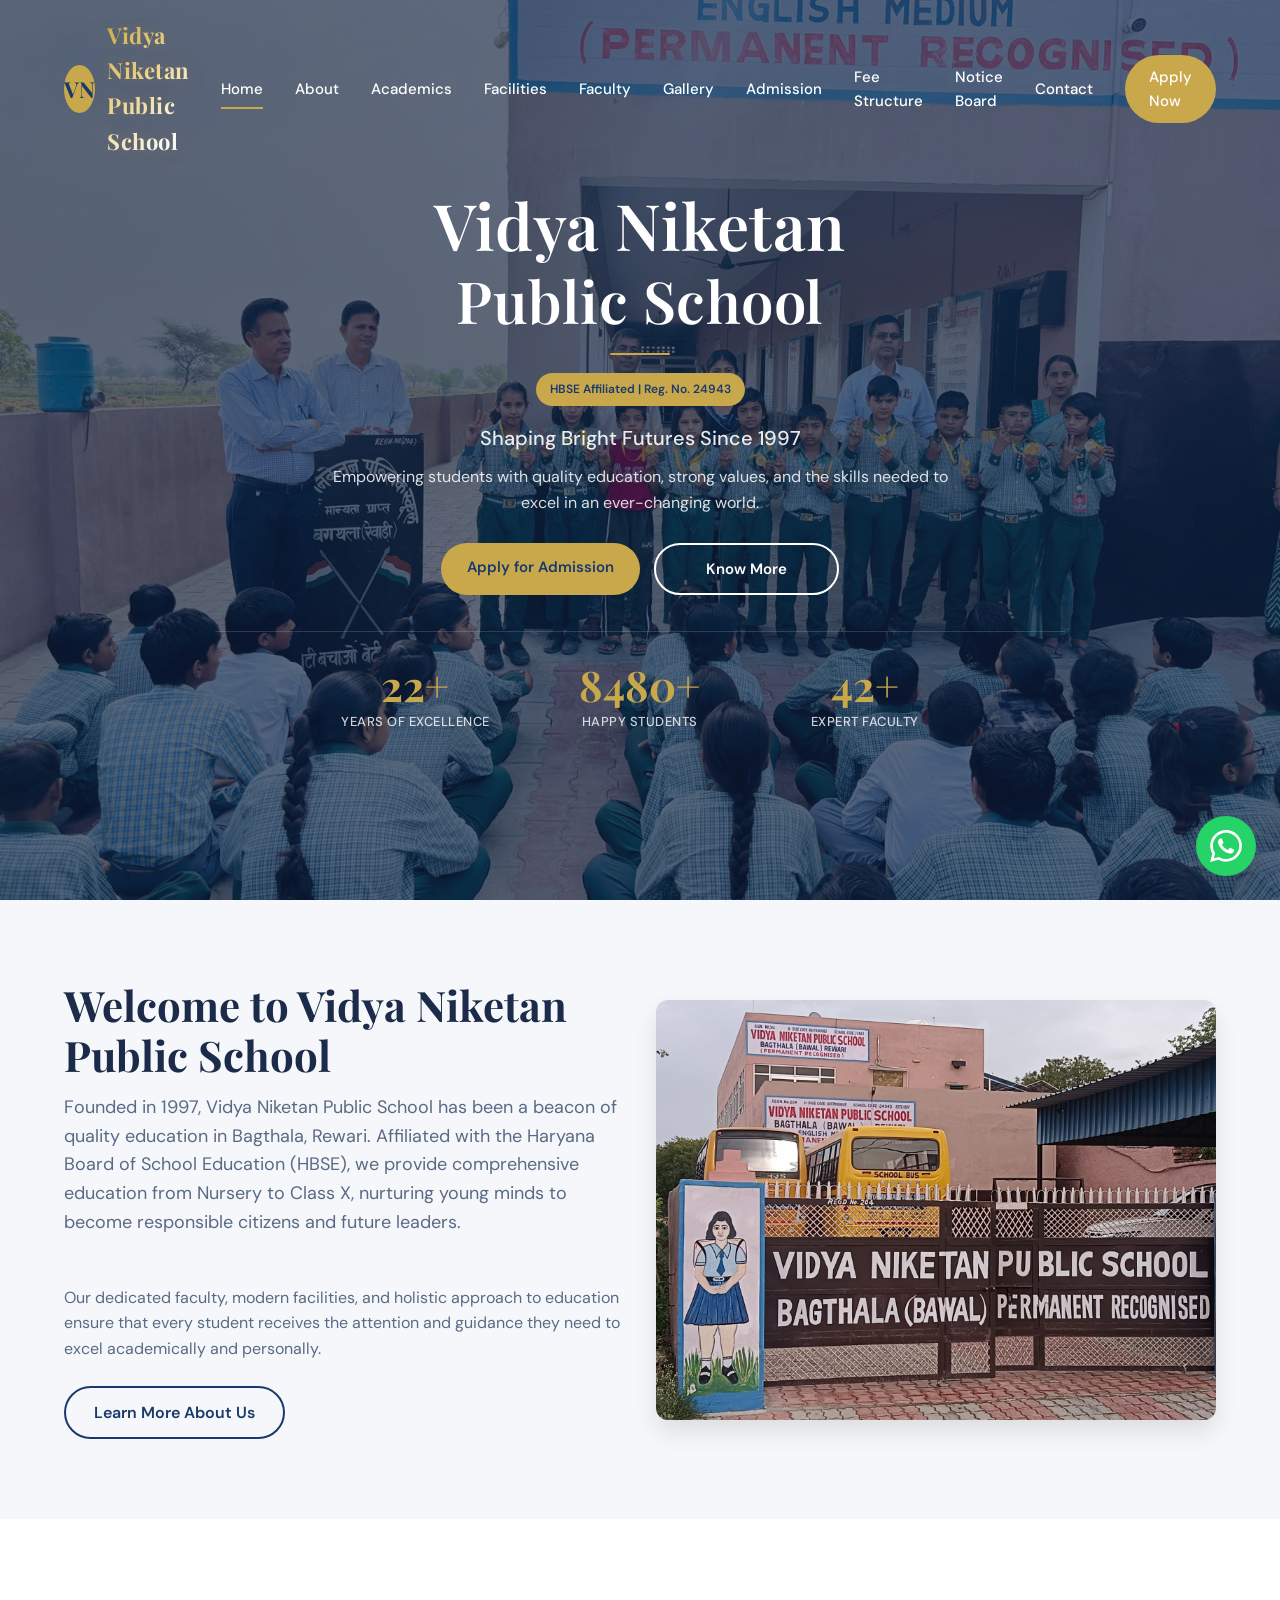
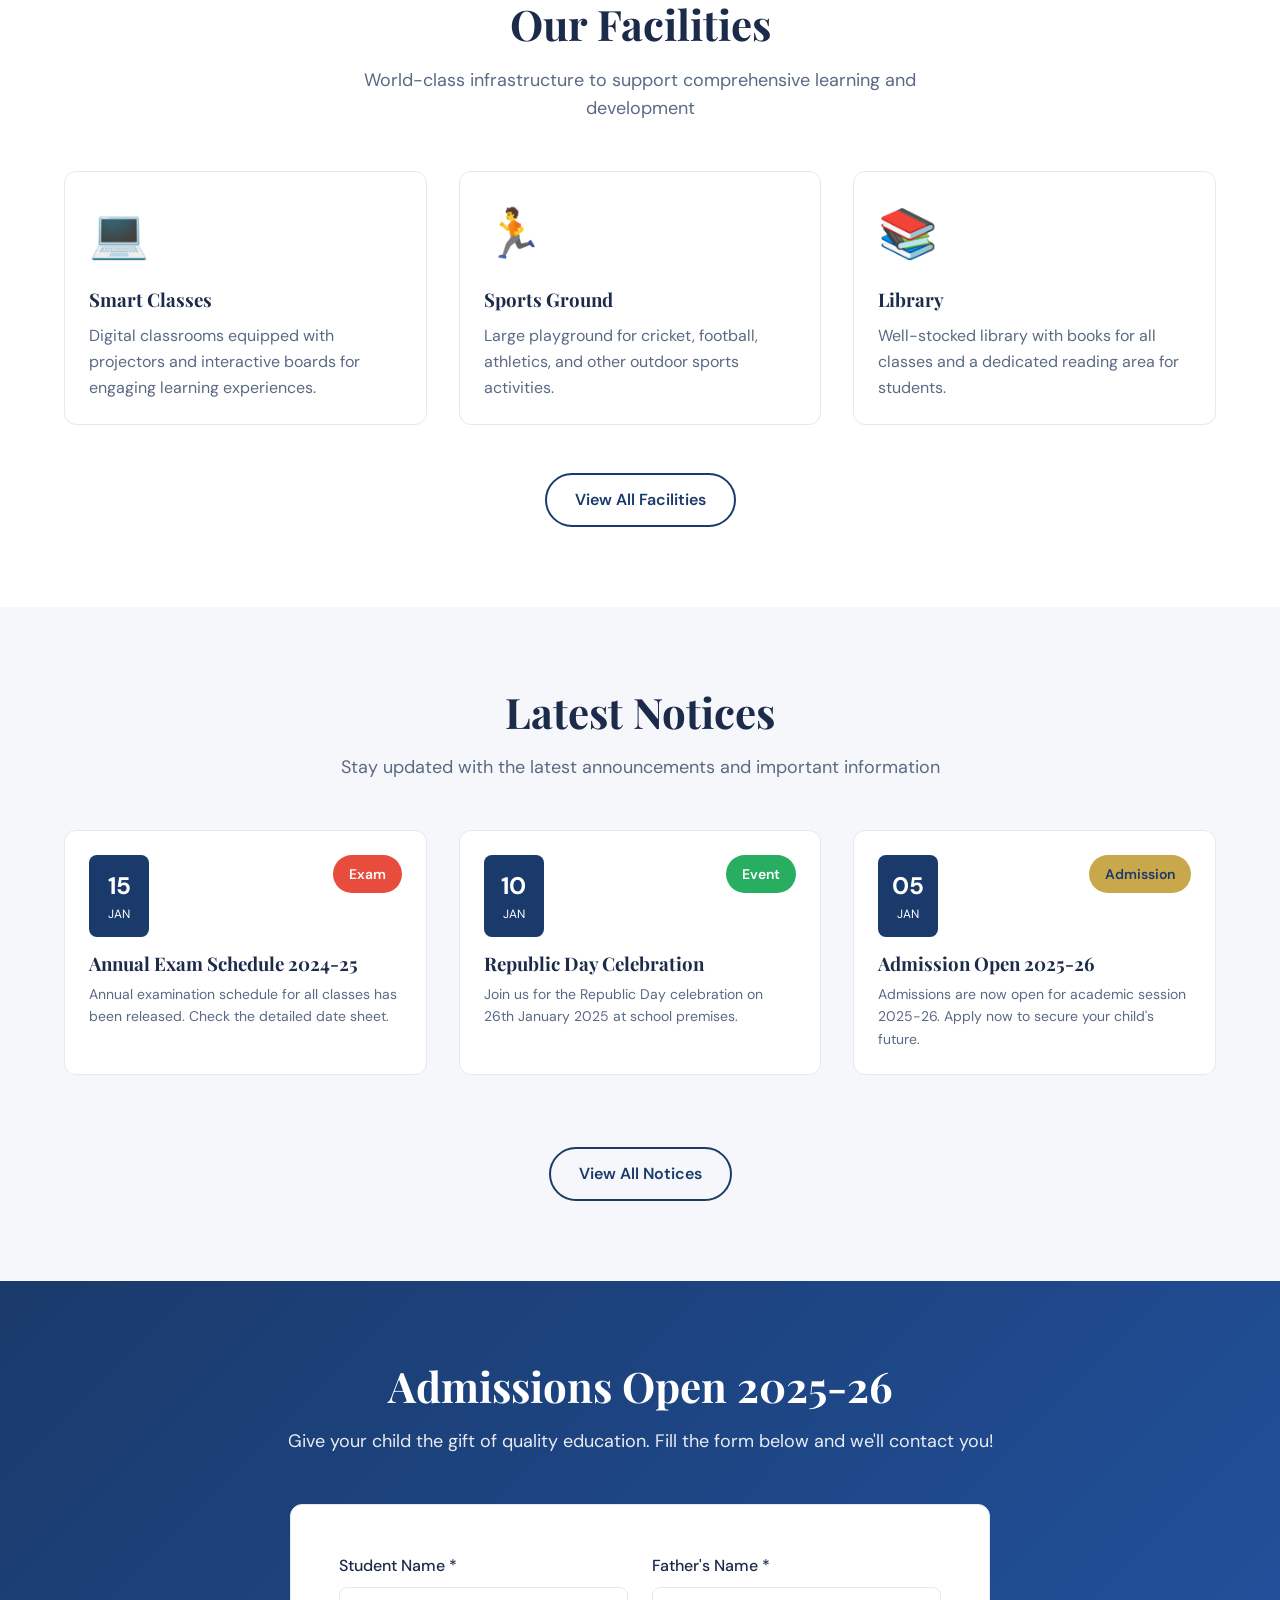
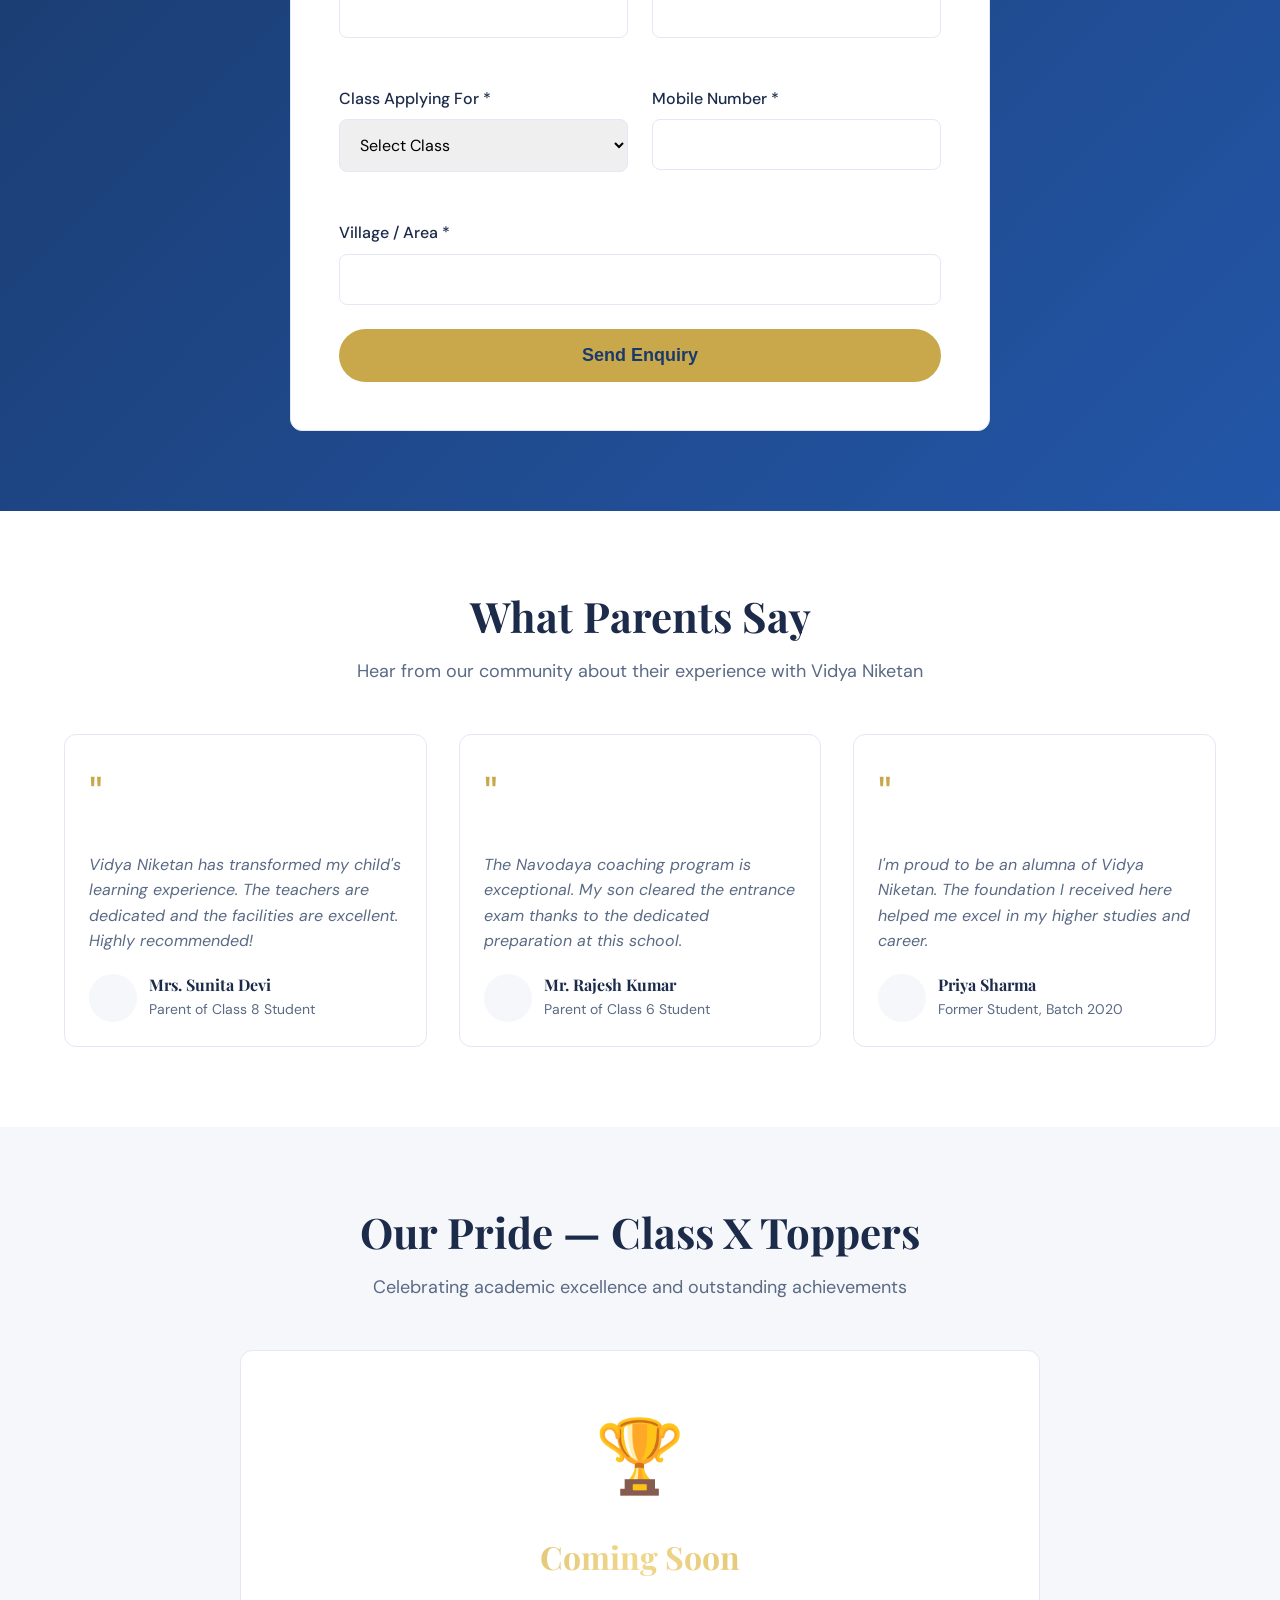
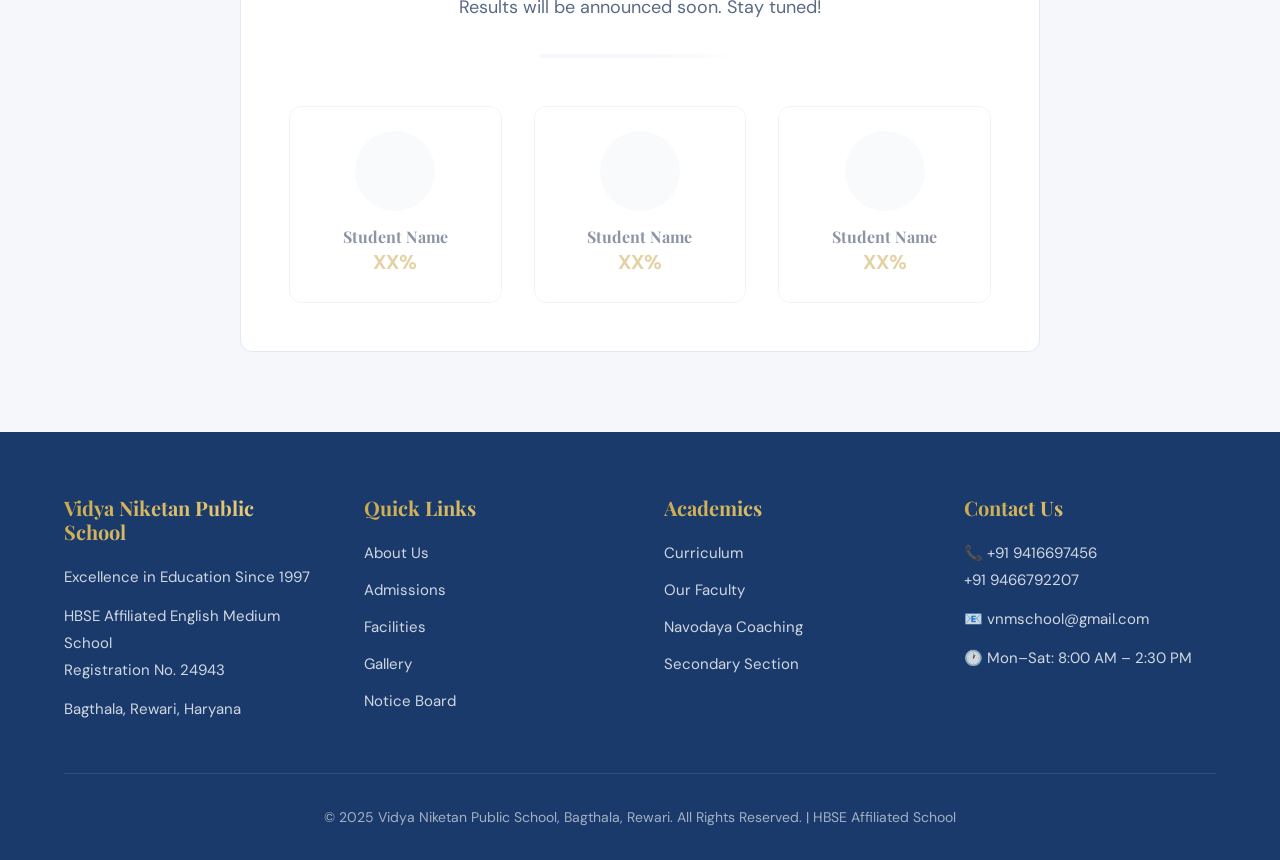
==== index.html @ 89760346 "Initial commit: Vidya Niketan Public School website - Complete redesign with modern hero section, re" ====
<!DOCTYPE html>
<html lang="en">
<head>
    <meta charset="UTF-8">
    <meta name="viewport" content="width=device-width, initial-scale=1.0">
    <meta name="description" content="Vidya Niketan Public School, Bagthala, Rewari, Haryana — HBSE Affiliated English Medium School offering quality education from Nursery to Class X since 1997.">
    <meta name="keywords" content="Vidya Niketan Public School, Rewari school, HBSE school Rewari, English medium school Haryana, Bagthala school, Navodaya coaching Rewari">
    <meta property="og:title" content="Vidya Niketan Public School — Excellence in Education Since 1997">
    <meta property="og:description" content="HBSE Affiliated school in Bagthala, Rewari. Admissions open for 2025-26.">
    <meta property="og:type" content="website">
    <title>Vidya Niketan Public School — Excellence in Education Since 1997</title>
    <link rel="preconnect" href="https://fonts.googleapis.com">
    <link rel="preconnect" href="https://fonts.gstatic.com" crossorigin>
    <link href="https://fonts.googleapis.com/css2?family=DM+Sans:wght@300;400;500;600;700&family=Playfair+Display:wght@300;400;500;600;700&display=swap" rel="stylesheet">
    <link rel="stylesheet" href="css/style.css">
    <link rel="stylesheet" href="css/animations.css">
    <link rel="stylesheet" href="css/responsive.css">
</head>
<body>
    <!-- Navigation -->
    <nav class="navbar">
        <div class="navbar-container">
            <a href="index.html" class="navbar-logo">
                <div class="logo-monogram">VN</div>
                <span>Vidya Niketan Public School</span>
            </a>
            <div class="navbar-menu">
                <a href="index.html">Home</a>
                <a href="about.html">About</a>
                <a href="academics.html">Academics</a>
                <a href="facilities.html">Facilities</a>
                <a href="faculty.html">Faculty</a>
                <a href="gallery.html">Gallery</a>
                <a href="admission.html">Admission</a>
                <a href="fee-structure.html">Fee Structure</a>
                <a href="notice-board.html">Notice Board</a>
                <a href="contact.html">Contact</a>
                <a href="admission.html" class="btn-primary">Apply Now</a>
            </div>
            <div class="hamburger">
                <span></span>
                <span></span>
                <span></span>
            </div>
        </div>
    </nav>

    <!-- Hero Section -->
    <section class="hero">
        <div class="hero-overlay"></div>
        <div class="container">
            <div class="hero-content">
                <div class="hero-school-name animate-fade-in-up">
                    <h1 class="school-name-line-1">Vidya Niketan</h1>
                    <h1 class="school-name-line-2">Public School</h1>
                </div>
                <div class="hero-decorative-divider animate-fade-in-up delay-100"></div>
                <div class="badge animate-fade-in-up delay-200">HBSE Affiliated | Reg. No. 24943</div>
                <p class="hero-tagline animate-fade-in-up delay-300">Shaping Bright Futures Since 1997</p>
                <p class="hero-description animate-fade-in-up delay-400">Empowering students with quality education, strong values, and the skills needed to excel in an ever-changing world.</p>
                <div class="hero-buttons animate-fade-in-up delay-500">
                    <a href="admission.html" class="btn-primary">Apply for Admission</a>
                    <a href="about.html" class="btn-secondary">Know More</a>
                </div>
                <div class="stats-section animate-fade-in-up delay-600">
                    <div class="stats-grid">
                        <div class="stat-item">
                            <div class="counter" data-target="27">0</div>
                            <p>Years of Excellence</p>
                        </div>
                        <div class="stat-item">
                            <div class="counter" data-target="10000">0</div>
                            <p>Happy Students</p>
                        </div>
                        <div class="stat-item">
                            <div class="counter" data-target="50">0</div>
                            <p>Expert Faculty</p>
                        </div>
                    </div>
                </div>
            </div>
        </div>
    </section>

    <!-- About Preview Section -->
    <section class="section-padding" style="background-color: var(--bg-light);">
        <div class="container">
            <div class="grid-2" style="align-items: center;">
                <div class="fade-left">
                    <div class="section-header text-left">
                        <h2>Welcome to Vidya Niketan Public School</h2>
                        <p>Founded in 1997, Vidya Niketan Public School has been a beacon of quality education in Bagthala, Rewari. Affiliated with the Haryana Board of School Education (HBSE), we provide comprehensive education from Nursery to Class X, nurturing young minds to become responsible citizens and future leaders.</p>
                    </div>
                    <p style="margin-bottom: 24px; color: var(--text-muted);">Our dedicated faculty, modern facilities, and holistic approach to education ensure that every student receives the attention and guidance they need to excel academically and personally.</p>
                    <a href="about.html" class="btn-outline">Learn More About Us</a>
                </div>
                <div class="fade-right">
                    <img src="images/school-campus.jpeg" alt="School Campus" style="border-radius: 12px; box-shadow: var(--shadow-lg);">
                </div>
            </div>
        </div>
    </section>

    <!-- Facilities Highlights -->
    <section class="section-padding">
        <div class="container">
            <div class="section-header text-center fade-up">
                <h2>Our Facilities</h2>
                <p>World-class infrastructure to support comprehensive learning and development</p>
            </div>
            <div class="grid-3">
                <div class="card fade-up">
                    <div style="font-size: 48px; margin-bottom: 16px;">💻</div>
                    <h3 style="margin-bottom: 12px;">Smart Classes</h3>
                    <p style="color: var(--text-muted);">Digital classrooms equipped with projectors and interactive boards for engaging learning experiences.</p>
                </div>
                <div class="card fade-up delay-100">
                    <div style="font-size: 48px; margin-bottom: 16px;">🏃</div>
                    <h3 style="margin-bottom: 12px;">Sports Ground</h3>
                    <p style="color: var(--text-muted);">Large playground for cricket, football, athletics, and other outdoor sports activities.</p>
                </div>
                <div class="card fade-up delay-200">
                    <div style="font-size: 48px; margin-bottom: 16px;">📚</div>
                    <h3 style="margin-bottom: 12px;">Library</h3>
                    <p style="color: var(--text-muted);">Well-stocked library with books for all classes and a dedicated reading area for students.</p>
                </div>
            </div>
            <div class="text-center" style="margin-top: 48px;">
                <a href="facilities.html" class="btn-outline">View All Facilities</a>
            </div>
        </div>
    </section>

    <!-- Latest Notices -->
    <section class="section-padding" style="background-color: var(--bg-light);">
        <div class="container">
            <div class="section-header text-center fade-up">
                <h2>Latest Notices</h2>
                <p>Stay updated with the latest announcements and important information</p>
            </div>
            <div class="grid-3">
                <div class="card notice-card fade-up">
                    <div style="display: flex; justify-content: space-between; align-items: start; margin-bottom: 16px;">
                        <div style="background-color: var(--primary); color: var(--white); padding: 12px; border-radius: 8px; text-align: center; min-width: 60px;">
                            <div style="font-size: 24px; font-weight: 700;">15</div>
                            <div style="font-size: 12px;">JAN</div>
                        </div>
                        <span class="badge" style="background-color: #e74c3c; color: white;">Exam</span>
                    </div>
                    <h3 style="margin-bottom: 8px;">Annual Exam Schedule 2024-25</h3>
                    <p style="color: var(--text-muted); font-size: 14px;">Annual examination schedule for all classes has been released. Check the detailed date sheet.</p>
                </div>
                <div class="card notice-card fade-up delay-100">
                    <div style="display: flex; justify-content: space-between; align-items: start; margin-bottom: 16px;">
                        <div style="background-color: var(--primary); color: var(--white); padding: 12px; border-radius: 8px; text-align: center; min-width: 60px;">
                            <div style="font-size: 24px; font-weight: 700;">10</div>
                            <div style="font-size: 12px;">JAN</div>
                        </div>
                        <span class="badge" style="background-color: #27ae60; color: white;">Event</span>
                    </div>
                    <h3 style="margin-bottom: 8px;">Republic Day Celebration</h3>
                    <p style="color: var(--text-muted); font-size: 14px;">Join us for the Republic Day celebration on 26th January 2025 at school premises.</p>
                </div>
                <div class="card notice-card fade-up delay-200">
                    <div style="display: flex; justify-content: space-between; align-items: start; margin-bottom: 16px;">
                        <div style="background-color: var(--primary); color: var(--white); padding: 12px; border-radius: 8px; text-align: center; min-width: 60px;">
                            <div style="font-size: 24px; font-weight: 700;">05</div>
                            <div style="font-size: 12px;">JAN</div>
                        </div>
                        <span class="badge">Admission</span>
                    </div>
                    <h3 style="margin-bottom: 8px;">Admission Open 2025-26</h3>
                    <p style="color: var(--text-muted); font-size: 14px;">Admissions are now open for academic session 2025-26. Apply now to secure your child's future.</p>
                </div>
            </div>
            <div class="text-center" style="margin-top: 48px;">
                <a href="notice-board.html" class="btn-outline">View All Notices</a>
            </div>
        </div>
    </section>

    <!-- Admission CTA Banner with Form -->
    <section style="background: linear-gradient(135deg, var(--primary), var(--secondary)); padding: 80px 0;">
        <div class="container">
            <div class="text-center" style="margin-bottom: 48px;">
                <h2 style="color: var(--white); font-size: 42px; margin-bottom: 16px;" class="fade-up">Admissions Open 2025-26</h2>
                <p style="color: var(--white); font-size: 18px; opacity: 0.9;" class="fade-up delay-100">Give your child the gift of quality education. Fill the form below and we'll contact you!</p>
            </div>
            <div class="card fade-up delay-200" style="max-width: 700px; margin: 0 auto; padding: 48px; background-color: var(--white);">
                <form id="homeAdmissionForm">
                    <div class="form-grid">
                        <div class="form-group"><label for="homeStudentName">Student Name *</label><input type="text" id="homeStudentName" name="studentName" required></div>
                        <div class="form-group"><label for="homeFatherName">Father's Name *</label><input type="text" id="homeFatherName" name="fatherName" required></div>
                        <div class="form-group"><label for="homeClass">Class Applying For *</label><select id="homeClass" name="classApplying" required><option value="">Select Class</option><option value="Nursery">Nursery</option><option value="LKG">LKG</option><option value="UKG">UKG</option><option value="Class I">Class I</option><option value="Class II">Class II</option><option value="Class III">Class III</option><option value="Class IV">Class IV</option><option value="Class V">Class V</option><option value="Class VI">Class VI</option><option value="Class VII">Class VII</option><option value="Class VIII">Class VIII</option><option value="Class IX">Class IX</option><option value="Class X">Class X</option></select></div>
                        <div class="form-group"><label for="homeMobile">Mobile Number *</label><input type="tel" id="homeMobile" name="mobile" pattern="[0-9]{10}" maxlength="10" required></div>
                        <div class="form-group full-width"><label for="homeVillage">Village / Area *</label><input type="text" id="homeVillage" name="village" required></div>
                    </div>
                    <button type="submit" class="btn-primary" style="width: 100%; font-size: 18px; padding: 16px;">Send Enquiry</button>
                </form>
            </div>
        </div>
    </section>

    <!-- Testimonials -->
    <section class="section-padding">
        <div class="container">
            <div class="section-header text-center fade-up">
                <h2>What Parents Say</h2>
                <p>Hear from our community about their experience with Vidya Niketan</p>
            </div>
            <div class="grid-3">
                <div class="card fade-up">
                    <div style="color: var(--accent); font-size: 48px; margin-bottom: 16px;">"</div>
                    <p style="color: var(--text-muted); margin-bottom: 20px; font-style: italic;">Vidya Niketan has transformed my child's learning experience. The teachers are dedicated and the facilities are excellent. Highly recommended!</p>
                    <div style="display: flex; align-items: center; gap: 12px;">
                        <div style="width: 48px; height: 48px; background-color: var(--bg-light); border-radius: 50%;"></div>
                        <div>
                            <h4 style="font-size: 16px; margin-bottom: 4px;">Mrs. Sunita Devi</h4>
                            <p style="font-size: 14px; color: var(--text-muted);">Parent of Class 8 Student</p>
                        </div>
                    </div>
                </div>
                <div class="card fade-up delay-100">
                    <div style="color: var(--accent); font-size: 48px; margin-bottom: 16px;">"</div>
                    <p style="color: var(--text-muted); margin-bottom: 20px; font-style: italic;">The Navodaya coaching program is exceptional. My son cleared the entrance exam thanks to the dedicated preparation at this school.</p>
                    <div style="display: flex; align-items: center; gap: 12px;">
                        <div style="width: 48px; height: 48px; background-color: var(--bg-light); border-radius: 50%;"></div>
                        <div>
                            <h4 style="font-size: 16px; margin-bottom: 4px;">Mr. Rajesh Kumar</h4>
                            <p style="font-size: 14px; color: var(--text-muted);">Parent of Class 6 Student</p>
                        </div>
                    </div>
                </div>
                <div class="card fade-up delay-200">
                    <div style="color: var(--accent); font-size: 48px; margin-bottom: 16px;">"</div>
                    <p style="color: var(--text-muted); margin-bottom: 20px; font-style: italic;">I'm proud to be an alumna of Vidya Niketan. The foundation I received here helped me excel in my higher studies and career.</p>
                    <div style="display: flex; align-items: center; gap: 12px;">
                        <div style="width: 48px; height: 48px; background-color: var(--bg-light); border-radius: 50%;"></div>
                        <div>
                            <h4 style="font-size: 16px; margin-bottom: 4px;">Priya Sharma</h4>
                            <p style="font-size: 14px; color: var(--text-muted);">Former Student, Batch 2020</p>
                        </div>
                    </div>
                </div>
            </div>
        </div>
    </section>

    <!-- Class X Toppers Section -->
    <section class="section-padding" style="background-color: var(--bg-light);">
        <div class="container">
            <div class="section-header text-center fade-up">
                <h2>Our Pride — Class X Toppers</h2>
                <p>Celebrating academic excellence and outstanding achievements</p>
            </div>
            <div class="card text-center fade-up" style="max-width: 800px; margin: 0 auto; padding: 48px;">
                <div style="font-size: 72px; margin-bottom: 24px;" class="animate-float">🏆</div>
                <h3 style="font-size: 32px; margin-bottom: 16px; background: linear-gradient(90deg, var(--accent), #f0d78c, var(--accent)); -webkit-background-clip: text; -webkit-text-fill-color: transparent; background-clip: text;">Coming Soon</h3>
                <p style="color: var(--text-muted); font-size: 18px; margin-bottom: 32px;">Results will be announced soon. Stay tuned!</p>
                <div class="shimmer" style="height: 4px; border-radius: 2px; max-width: 200px; margin: 0 auto;"></div>
                <div class="grid-3" style="margin-top: 48px; opacity: 0.5;">
                    <div class="card" style="padding: 24px;">
                        <div style="width: 80px; height: 80px; background-color: var(--bg-light); border-radius: 50%; margin: 0 auto 16px;"></div>
                        <h4 style="font-size: 16px;">Student Name</h4>
                        <p style="color: var(--accent); font-weight: 700; font-size: 20px;">XX%</p>
                    </div>
                    <div class="card" style="padding: 24px;">
                        <div style="width: 80px; height: 80px; background-color: var(--bg-light); border-radius: 50%; margin: 0 auto 16px;"></div>
                        <h4 style="font-size: 16px;">Student Name</h4>
                        <p style="color: var(--accent); font-weight: 700; font-size: 20px;">XX%</p>
                    </div>
                    <div class="card" style="padding: 24px;">
                        <div style="width: 80px; height: 80px; background-color: var(--bg-light); border-radius: 50%; margin: 0 auto 16px;"></div>
                        <h4 style="font-size: 16px;">Student Name</h4>
                        <p style="color: var(--accent); font-weight: 700; font-size: 20px;">XX%</p>
                    </div>
                </div>
            </div>
        </div>
    </section>

    <!-- Footer -->
    <footer class="footer">
        <div class="container">
            <div class="footer-grid">
                <div class="footer-section">
                    <h3>Vidya Niketan Public School</h3>
                    <p>Excellence in Education Since 1997</p>
                    <p style="margin-top: 12px;">HBSE Affiliated English Medium School<br>Registration No. 24943</p>
                    <p style="margin-top: 12px;">Bagthala, Rewari, Haryana</p>
                </div>
                <div class="footer-section">
                    <h3>Quick Links</h3>
                    <ul>
                        <li><a href="about.html">About Us</a></li>
                        <li><a href="admission.html">Admissions</a></li>
                        <li><a href="facilities.html">Facilities</a></li>
                        <li><a href="gallery.html">Gallery</a></li>
                        <li><a href="notice-board.html">Notice Board</a></li>
                    </ul>
                </div>
                <div class="footer-section">
                    <h3>Academics</h3>
                    <ul>
                        <li><a href="academics.html">Curriculum</a></li>
                        <li><a href="faculty.html">Our Faculty</a></li>
                        <li><a href="academics.html#navodaya">Navodaya Coaching</a></li>
                        <li><a href="academics.html#secondary">Secondary Section</a></li>
                    </ul>
                </div>
                <div class="footer-section">
                    <h3>Contact Us</h3>
                    <p>📞 +91 9416697456<br>+91 9466792207</p>
                    <p style="margin-top: 12px;">📧 vnmschool@gmail.com</p>
                    <p style="margin-top: 12px;">🕐 Mon–Sat: 8:00 AM – 2:30 PM</p>
                </div>
            </div>
            <div class="footer-bottom">
                <p>&copy; 2025 Vidya Niketan Public School, Bagthala, Rewari. All Rights Reserved. | HBSE Affiliated School</p>
            </div>
        </div>
    </footer>

    <!-- WhatsApp Button -->
    <a href="#" class="whatsapp-btn" aria-label="Chat on WhatsApp">
        <svg viewBox="0 0 24 24"><path d="M17.472 14.382c-.297-.149-1.758-.867-2.03-.967-.273-.099-.471-.148-.67.15-.197.297-.767.966-.94 1.164-.173.199-.347.223-.644.075-.297-.15-1.255-.463-2.39-1.475-.883-.788-1.48-1.761-1.653-2.059-.173-.297-.018-.458.13-.606.134-.133.298-.347.446-.52.149-.174.198-.298.298-.497.099-.198.05-.371-.025-.52-.075-.149-.669-1.612-.916-2.207-.242-.579-.487-.5-.669-.51-.173-.008-.371-.01-.57-.01-.198 0-.52.074-.792.372-.272.297-1.04 1.016-1.04 2.479 0 1.462 1.065 2.875 1.213 3.074.149.198 2.096 3.2 5.077 4.487.709.306 1.262.489 1.694.625.712.227 1.36.195 1.871.118.571-.085 1.758-.719 2.006-1.413.248-.694.248-1.289.173-1.413-.074-.124-.272-.198-.57-.347m-5.421 7.403h-.004a9.87 9.87 0 01-5.031-1.378l-.361-.214-3.741.982.998-3.648-.235-.374a9.86 9.86 0 01-1.51-5.26c.001-5.45 4.436-9.884 9.888-9.884 2.64 0 5.122 1.03 6.988 2.898a9.825 9.825 0 012.893 6.994c-.003 5.45-4.437 9.884-9.885 9.884m8.413-18.297A11.815 11.815 0 0012.05 0C5.495 0 .16 5.335.157 11.892c0 2.096.547 4.142 1.588 5.945L.057 24l6.305-1.654a11.882 11.882 0 005.683 1.448h.005c6.554 0 11.89-5.335 11.893-11.893a11.821 11.821 0 00-3.48-8.413z"/></svg>
    </a>

    <!-- Back to Top Button -->
    <button class="back-to-top" aria-label="Back to top">
        <svg width="24" height="24" viewBox="0 0 24 24" fill="none" stroke="currentColor" stroke-width="2" stroke-linecap="round" stroke-linejoin="round"><polyline points="18 15 12 9 6 15"></polyline></svg>
    </button>

    <!-- JavaScript -->
    <script src="js/main.js"></script>
    <script src="js/counter.js"></script>
    <script>
        // Home Admission Form
        document.getElementById('homeAdmissionForm').addEventListener('submit', function(e) {
            e.preventDefault();
            clearAllErrors(this);
            let isValid = true;
            const requiredFields = this.querySelectorAll('[required]');
            requiredFields.forEach(field => {
                if (!field.value.trim()) {
                    showError(field, 'This field is required');
                    isValid = false;
                }
            });
            const mobileField = document.getElementById('homeMobile');
            if (mobileField.value && !validatePhone(mobileField.value)) {
                showError(mobileField, 'Please enter a valid 10-digit mobile number');
                isValid = false;
            }
            if (isValid) {
                alert('Thank you! We will contact you soon. 📞');
                this.reset();
            }
        });
    </script>
</body>
</html>
---- css/style.css ----
/* ========================================
   VIDYA NIKETAN PUBLIC SCHOOL
   Main Stylesheet
   ======================================== */

/* CSS Variables */
:root {
    --primary: #1a3a6b;
    --secondary: #2356a8;
    --accent: #c9a84c;
    --bg-light: #f5f7fa;
    --text-dark: #1c2b4a;
    --text-muted: #5a6a85;
    --white: #ffffff;
    --border-color: #e2e8f4;
    --shadow-sm: 0 2px 8px rgba(0,0,0,0.08);
    --shadow-md: 0 8px 16px rgba(0,0,0,0.1);
    --shadow-lg: 0 12px 24px rgba(0,0,0,0.1);
    --transition: all 0.3s ease;
}

/* Reset & Base Styles */
* {
    margin: 0;
    padding: 0;
    box-sizing: border-box;
}

html {
    scroll-behavior: smooth;
}

body {
    font-family: 'DM Sans', sans-serif;
    font-weight: 400;
    color: var(--text-dark);
    line-height: 1.6;
    background-color: var(--white);
}

h1, h2, h3, h4, h5, h6 {
    font-family: 'Playfair Display', serif;
    font-weight: 700;
    line-height: 1.2;
    color: var(--text-dark);
}

a {
    text-decoration: none;
    color: inherit;
    transition: var(--transition);
}

img {
    max-width: 100%;
    height: auto;
    display: block;
}

ul {
    list-style: none;
}

/* Utility Classes */
.container {
    max-width: 1200px;
    margin: 0 auto;
    padding: 0 24px;
}

.section-padding {
    padding: 80px 0;
}

.text-center {
    text-align: center;
}

.text-primary {
    color: var(--primary);
}

.text-accent {
    color: var(--accent);
}

/* Buttons */
.btn-primary {
    display: inline-block;
    background-color: var(--accent);
    color: var(--primary);
    padding: 14px 32px;
    border-radius: 50px;
    font-weight: 600;
    font-size: 16px;
    border: none;
    cursor: pointer;
    transition: var(--transition);
}

.btn-primary:hover {
    transform: scale(1.05);
    filter: brightness(1.1);
    box-shadow: var(--shadow-md);
}

.btn-secondary {
    display: inline-block;
    background-color: transparent;
    color: var(--white);
    padding: 14px 32px;
    border-radius: 50px;
    font-weight: 600;
    font-size: 16px;
    border: 2px solid var(--white);
    cursor: pointer;
    transition: var(--transition);
}

.btn-secondary:hover {
    background-color: var(--white);
    color: var(--primary);
    transform: scale(1.05);
}

.btn-outline {
    display: inline-block;
    background-color: transparent;
    color: var(--primary);
    padding: 12px 28px;
    border-radius: 50px;
    font-weight: 600;
    font-size: 16px;
    border: 2px solid var(--primary);
    cursor: pointer;
    transition: var(--transition);
}

.btn-outline:hover {
    background-color: var(--primary);
    color: var(--white);
    transform: scale(1.05);
}

/* Cards */
.card {
    background-color: var(--white);
    border: 1px solid var(--border-color);
    border-radius: 12px;
    padding: 24px;
    transition: var(--transition);
}

.card:hover {
    transform: translateY(-4px);
    box-shadow: var(--shadow-lg);
}

/* Section Headers */
.section-header {
    margin-bottom: 48px;
}

.section-header h2 {
    font-size: 42px;
    margin-bottom: 16px;
}

.section-header p {
    font-size: 18px;
    color: var(--text-muted);
    max-width: 600px;
    margin: 0 auto;
}

.section-header.text-left h2,
.section-header.text-left p {
    margin: 0;
}

.section-header.text-left p {
    margin-top: 12px;
}

/* Navigation */
.navbar {
    position: fixed;
    top: 0;
    left: 0;
    right: 0;
    z-index: 1000;
    background-color: transparent;
    transition: var(--transition);
    padding: 18px 0;
}

.navbar.scrolled {
    background-color: var(--primary);
    padding: 12px 0;
    box-shadow: var(--shadow-md);
}

.navbar-container {
    display: flex;
    justify-content: space-between;
    align-items: center;
    max-width: 1200px;
    margin: 0 auto;
    padding: 0 24px;
}

.navbar-logo {
    display: flex;
    align-items: center;
    gap: 12px;
    color: var(--white);
    font-family: 'Playfair Display', serif;
    font-weight: 700;
    font-size: 20px;
    transition: transform 0.3s ease;
}

.navbar-logo:hover {
    transform: scale(1.02);
}

.navbar-logo span {
    background: linear-gradient(135deg, #c9a84c 0%, #f0d78c 25%, #ffffff 50%, #f0d78c 75%, #c9a84c 100%);
    background-size: 200% auto;
    -webkit-background-clip: text;
    -webkit-text-fill-color: transparent;
    background-clip: text;
    font-size: 22px;
    font-weight: 700;
    letter-spacing: 0.5px;
    text-shadow: 0 0 20px rgba(201, 168, 76, 0.3);
    animation: shimmer 3s linear infinite;
    position: relative;
    padding-bottom: 2px;
}

.navbar-logo span::after {
    content: '';
    position: absolute;
    bottom: 0;
    left: 0;
    width: 0;
    height: 2px;
    background: linear-gradient(90deg, transparent, #c9a84c, transparent);
    transition: width 0.4s ease;
}

.navbar-logo:hover span::after {
    width: 100%;
}

.logo-monogram {
    width: 48px;
    height: 48px;
    background-color: var(--accent);
    color: var(--primary);
    border-radius: 50%;
    display: flex;
    align-items: center;
    justify-content: center;
    font-weight: 700;
    font-size: 22px;
}

.navbar-menu {
    display: flex;
    gap: 32px;
    align-items: center;
}

.navbar-menu a {
    color: var(--white);
    font-weight: 500;
    font-size: 15px;
    position: relative;
    padding: 8px 0;
}

.navbar-menu a::after {
    content: '';
    position: absolute;
    bottom: 0;
    left: 0;
    width: 0;
    height: 2px;
    background-color: var(--accent);
    transition: var(--transition);
}

.navbar-menu a:hover::after,
.navbar-menu a.active::after {
    width: 100%;
}

.navbar-menu .btn-primary {
    padding: 10px 24px;
    font-size: 15px;
}

.hamburger {
    display: none;
    flex-direction: column;
    gap: 6px;
    cursor: pointer;
}

.hamburger span {
    width: 28px;
    height: 3px;
    background-color: var(--white);
    border-radius: 3px;
    transition: var(--transition);
}

.hamburger.active span:nth-child(1) {
    transform: rotate(45deg) translate(8px, 8px);
}

.hamburger.active span:nth-child(2) {
    opacity: 0;
}

.hamburger.active span:nth-child(3) {
    transform: rotate(-45deg) translate(7px, -7px);
}

/* Footer */
.footer {
    background-color: var(--primary);
    color: var(--white);
    padding: 64px 0 32px;
}

.footer-grid {
    display: grid;
    grid-template-columns: repeat(4, 1fr);
    gap: 48px;
    margin-bottom: 48px;
}

.footer-section h3 {
    color: var(--accent);
    font-size: 20px;
    margin-bottom: 20px;
    background: linear-gradient(135deg, #c9a84c 0%, #f0d78c 50%, #c9a84c 100%);
    background-size: 200% auto;
    -webkit-background-clip: text;
    -webkit-text-fill-color: transparent;
    background-clip: text;
    animation: shimmer 3s linear infinite;
}

.footer-section p,
.footer-section a {
    color: rgba(255, 255, 255, 0.8);
    font-size: 15px;
    line-height: 1.8;
}

.footer-section a:hover {
    color: var(--accent);
}

.footer-section ul li {
    margin-bottom: 10px;
}

.footer-bottom {
    border-top: 1px solid rgba(255, 255, 255, 0.1);
    padding-top: 32px;
    text-align: center;
    color: rgba(255, 255, 255, 0.6);
    font-size: 14px;
}

/* WhatsApp Button */
.whatsapp-btn {
    position: fixed;
    bottom: 24px;
    right: 24px;
    width: 60px;
    height: 60px;
    background-color: #25D366;
    border-radius: 50%;
    display: flex;
    align-items: center;
    justify-content: center;
    box-shadow: var(--shadow-lg);
    z-index: 999;
    transition: var(--transition);
}

.whatsapp-btn:hover {
    transform: scale(1.1);
}

.whatsapp-btn svg {
    width: 32px;
    height: 32px;
    fill: var(--white);
}

/* Back to Top Button */
.back-to-top {
    position: fixed;
    bottom: 24px;
    right: 100px;
    width: 48px;
    height: 48px;
    background-color: var(--primary);
    color: var(--white);
    border-radius: 50%;
    display: flex;
    align-items: center;
    justify-content: center;
    cursor: pointer;
    opacity: 0;
    visibility: hidden;
    transition: var(--transition);
    z-index: 998;
    border: none;
}

.back-to-top.visible {
    opacity: 1;
    visibility: visible;
}

.back-to-top:hover {
    background-color: var(--secondary);
    transform: translateY(-4px);
}

/* Badge */
.badge {
    display: inline-block;
    background-color: var(--accent);
    color: var(--primary);
    padding: 8px 16px;
    border-radius: 50px;
    font-size: 14px;
    font-weight: 600;
}

/* School at a Glance Grid */
.glance-grid {
    display: grid;
    grid-template-columns: repeat(3, 1fr);
    gap: 24px;
    max-width: 900px;
    margin: 0 auto;
}

.glance-item {
    background-color: var(--white);
    padding: 32px 24px;
    border-radius: 12px;
    text-align: center;
    box-shadow: var(--shadow-md);
    transition: all 0.3s ease;
    border: 1px solid var(--border-color);
}

.glance-item:hover {
    transform: translateY(-6px);
    box-shadow: 0 12px 28px rgba(26, 58, 107, 0.15);
    border-color: var(--primary);
}

.glance-icon {
    font-size: 40px;
    margin-bottom: 16px;
    display: block;
}

.glance-item h4 {
    font-size: 14px;
    color: var(--text-muted);
    font-weight: 500;
    margin-bottom: 8px;
    font-family: 'DM Sans', sans-serif;
    text-transform: uppercase;
    letter-spacing: 0.5px;
}

.glance-item p {
    font-size: 17px;
    color: var(--text-dark);
    font-weight: 600;
    margin: 0;
    line-height: 1.4;
}

/* Info Card */
.info-card {
    background-color: var(--white);
    border-radius: 12px;
    padding: 20px;
    box-shadow: var(--shadow-lg);
}

.info-card-item {
    display: flex;
    align-items: center;
    gap: 12px;
    padding: 12px 0;
    border-bottom: 1px solid var(--border-color);
}

.info-card-item:last-child {
    border-bottom: none;
}

.info-card-icon {
    width: 40px;
    height: 40px;
    background-color: var(--bg-light);
    border-radius: 8px;
    display: flex;
    align-items: center;
    justify-content: center;
    color: var(--primary);
    font-size: 20px;
}

.info-card-content h4 {
    font-size: 14px;
    color: var(--text-muted);
    font-weight: 500;
    margin-bottom: 4px;
    font-family: 'DM Sans', sans-serif;
}

.info-card-content p {
    font-size: 16px;
    color: var(--text-dark);
    font-weight: 600;
}

/* School at a Glance Section */
.school-glance-section {
    position: relative;
    padding: 60px 0;
    background: linear-gradient(180deg, rgba(26, 58, 107, 0.03) 0%, var(--white) 100%);
    margin-top: -40px;
    z-index: 10;
}

.school-glance-card {
    max-width: 400px;
    margin: 0 auto;
}

.school-glance-card .info-card {
    box-shadow: var(--shadow-lg);
    border: 2px solid var(--border-color);
    transition: all 0.3s ease;
}

.school-glance-card .info-card:hover {
    box-shadow: 0 16px 40px rgba(26, 58, 107, 0.15);
    transform: translateY(-4px);
    border-color: var(--primary);
}

/* Form Styles */
.form-group {
    margin-bottom: 24px;
}

.form-group label {
    display: block;
    margin-bottom: 8px;
    font-weight: 500;
    color: var(--text-dark);
}

.form-group input,
.form-group select,
.form-group textarea {
    width: 100%;
    padding: 14px 16px;
    border: 1px solid var(--border-color);
    border-radius: 8px;
    font-family: 'DM Sans', sans-serif;
    font-size: 16px;
    transition: var(--transition);
}

.form-group input:focus,
.form-group select:focus,
.form-group textarea:focus {
    outline: none;
    border-color: var(--secondary);
    box-shadow: 0 0 0 3px rgba(35, 86, 168, 0.1);
}

.form-group textarea {
    resize: vertical;
    min-height: 120px;
}

.error-message {
    color: #e74c3c;
    font-size: 14px;
    margin-top: 8px;
    display: none;
}

.error-message.show {
    display: block;
}

/* Table Styles */
.table-responsive {
    overflow-x: auto;
}

table {
    width: 100%;
    border-collapse: collapse;
    background-color: var(--white);
    border-radius: 12px;
    overflow: hidden;
    box-shadow: var(--shadow-sm);
}

table thead {
    background-color: var(--primary);
    color: var(--white);
}

table th,
table td {
    padding: 16px;
    text-align: left;
}

table tbody tr {
    border-bottom: 1px solid var(--border-color);
}

table tbody tr:last-child {
    border-bottom: none;
}

table tbody tr:hover {
    background-color: var(--bg-light);
}

/* Hero Section */
.hero {
    position: relative;
    min-height: 100vh;
    background: url('../images/main-image.jpeg') center/cover no-repeat;
    display: flex;
    align-items: center;
    justify-content: center;
    padding: 100px 0 80px;
}

.hero-overlay {
    position: absolute;
    top: 0;
    left: 0;
    right: 0;
    bottom: 0;
    background: rgba(15, 30, 60, 0.65);
}

.hero .container {
    position: relative;
    z-index: 1;
    width: 100%;
}

.hero-content {
    max-width: 850px;
    color: var(--white);
    text-align: center;
    margin: 0 auto;
}

/* School Name */
.hero-school-name {
    margin-bottom: 0;
}

.school-name-line-1,
.school-name-line-2 {
    font-weight: 600;
    color: var(--white);
    line-height: 1.2;
    margin: 0;
    letter-spacing: 0.5px;
}

.school-name-line-1 {
    font-size: clamp(36px, 6vw, 64px);
    margin-bottom: 2px;
}

.school-name-line-2 {
    font-size: clamp(32px, 5.5vw, 58px);
}

/* Decorative Divider */
.hero-decorative-divider {
    width: 60px;
    height: 2px;
    margin: 18px auto;
    background: var(--accent);
    border-radius: 2px;
}

/* Badge */
.hero .badge {
    display: inline-block;
    margin-bottom: 18px;
    font-size: 12px;
    padding: 7px 14px;
    font-weight: 600;
    background-color: var(--accent);
    color: var(--primary);
}

/* Tagline */
.hero-tagline {
    font-size: clamp(16px, 2vw, 20px);
    color: rgba(255, 255, 255, 0.9);
    margin-bottom: 12px;
    font-weight: 500;
    line-height: 1.4;
}

/* Description */
.hero-description {
    font-size: clamp(14px, 1.5vw, 16px);
    color: rgba(255, 255, 255, 0.85);
    margin-bottom: 28px;
    line-height: 1.6;
    max-width: 650px;
    margin-left: auto;
    margin-right: auto;
}

/* Buttons Section */
.hero-buttons {
    display: flex;
    gap: 14px;
    justify-content: center;
    margin-bottom: 36px;
}

.hero-buttons .btn-primary,
.hero-buttons .btn-secondary {
    padding: 12px 26px;
    font-size: 15px;
    min-width: 185px;
    font-weight: 600;
}

/* Statistics Section */
.stats-section {
    padding-top: 32px;
    border-top: 1px solid rgba(255, 255, 255, 0.15);
}

.stats-grid {
    display: grid;
    grid-template-columns: repeat(3, 1fr);
    gap: 24px;
    max-width: 650px;
    margin: 0 auto;
}

.stat-item {
    text-align: center;
    color: var(--white);
}

.stat-item .counter {
    font-size: clamp(28px, 4vw, 42px);
    font-weight: 700;
    color: var(--accent);
    font-family: 'Playfair Display', serif;
    margin-bottom: 6px;
    display: block;
    line-height: 1;
}

.stat-item p {
    font-size: clamp(11px, 1.3vw, 13px);
    margin-top: 6px;
    color: rgba(255, 255, 255, 0.8);
    font-weight: 500;
    letter-spacing: 0.5px;
    text-transform: uppercase;
}

/* Gallery Styles */
.gallery-filters {
    display: flex;
    justify-content: center;
    gap: 16px;
    margin-bottom: 48px;
    flex-wrap: wrap;
}

.gallery-filters button {
    padding: 10px 24px;
    border: 2px solid var(--primary);
    background-color: transparent;
    color: var(--primary);
    border-radius: 50px;
    cursor: pointer;
    font-weight: 500;
    transition: var(--transition);
}

.gallery-filters button:hover,
.gallery-filters button.active {
    background-color: var(--primary);
    color: var(--white);
}

.gallery-grid {
    display: grid;
    grid-template-columns: repeat(auto-fill, minmax(300px, 1fr));
    gap: 24px;
}

.gallery-item {
    overflow: hidden;
    border-radius: 12px;
    cursor: pointer;
    transition: var(--transition);
}

.gallery-item:hover {
    transform: scale(1.02);
    box-shadow: var(--shadow-lg);
}

.gallery-item img {
    width: 100%;
    height: 250px;
    object-fit: cover;
    transition: var(--transition);
}

.gallery-item:hover img {
    transform: scale(1.1);
}

/* Lightbox */
.lightbox {
    position: fixed;
    top: 0;
    left: 0;
    right: 0;
    bottom: 0;
    background-color: rgba(0, 0, 0, 0.9);
    display: flex;
    align-items: center;
    justify-content: center;
    z-index: 9999;
    opacity: 0;
    visibility: hidden;
    transition: var(--transition);
}

.lightbox.active {
    opacity: 1;
    visibility: visible;
}

.lightbox-content {
    position: relative;
    max-width: 90%;
    max-height: 90%;
}

.lightbox-img {
    max-width: 100%;
    max-height: 90vh;
    border-radius: 8px;
}

.lightbox-close {
    position: absolute;
    top: -40px;
    right: 0;
    color: var(--white);
    font-size: 36px;
    cursor: pointer;
    transition: var(--transition);
}

.lightbox-close:hover {
    color: var(--accent);
}

.lightbox-prev,
.lightbox-next {
    position: absolute;
    top: 50%;
    transform: translateY(-50%);
    background-color: rgba(255, 255, 255, 0.2);
    color: var(--white);
    border: none;
    padding: 16px;
    font-size: 24px;
    cursor: pointer;
    border-radius: 50%;
    transition: var(--transition);
}

.lightbox-prev:hover,
.lightbox-next:hover {
    background-color: rgba(255, 255, 255, 0.3);
}

.lightbox-prev {
    left: -60px;
}

.lightbox-next {
    right: -60px;
}

/* Notice Board */
.notice-filters {
    display: flex;
    justify-content: center;
    gap: 16px;
    margin-bottom: 48px;
    flex-wrap: wrap;
}

.notice-filters button {
    padding: 10px 24px;
    border: 2px solid var(--primary);
    background-color: transparent;
    color: var(--primary);
    border-radius: 50px;
    cursor: pointer;
    font-weight: 500;
    transition: var(--transition);
}

.notice-filters button:hover,
.notice-filters button.active {
    background-color: var(--primary);
    color: var(--white);
}

.notice-card {
    margin-bottom: 24px;
}

/* Timeline */
.timeline {
    position: relative;
    padding: 24px 0;
}

.timeline::before {
    content: '';
    position: absolute;
    left: 50%;
    transform: translateX(-50%);
    width: 2px;
    height: 100%;
    background-color: var(--border-color);
}

.timeline-item {
    position: relative;
    padding: 24px 0;
}

.timeline-dot {
    position: absolute;
    left: 50%;
    transform: translateX(-50%);
    width: 20px;
    height: 20px;
    background-color: var(--accent);
    border-radius: 50%;
    border: 4px solid var(--white);
    box-shadow: var(--shadow-sm);
}

/* Page Hero */
.page-hero {
    background: linear-gradient(135deg, var(--primary), var(--secondary));
    padding: 160px 0 80px;
    text-align: center;
    color: var(--white);
}

.page-hero h1 {
    color: var(--white);
    font-size: 48px;
    margin-bottom: 16px;
}

.page-hero p {
    color: rgba(255, 255, 255, 0.9);
    font-size: 18px;
}

/* Profile Card */
.profile-card {
    text-align: center;
    padding: 32px;
}

.profile-image {
    width: 150px;
    height: 150px;
    border-radius: 50%;
    background-color: var(--bg-light);
    margin: 0 auto 24px;
    overflow: hidden;
}

.profile-card h3 {
    margin-bottom: 8px;
}

.profile-card .designation {
    color: var(--accent);
    font-weight: 600;
    margin-bottom: 16px;
}

.profile-card p {
    color: var(--text-muted);
    font-style: italic;
}

/* ========================================
   FEE STRUCTURE STYLES
   ======================================== */

/* Fee Table Styling */
.fee-table {
    width: 100%;
    border-collapse: collapse;
    background-color: var(--white);
    border-radius: 12px;
    overflow: hidden;
    box-shadow: var(--shadow-sm);
}

.fee-table thead {
    background: linear-gradient(135deg, var(--primary), var(--secondary));
    color: var(--white);
}

.fee-table th {
    padding: 20px 16px;
    text-align: left;
    font-weight: 600;
    font-size: 16px;
    text-transform: uppercase;
    letter-spacing: 0.5px;
}

.fee-table td {
    padding: 18px 16px;
    text-align: left;
    font-size: 15px;
    border-bottom: 1px solid var(--border-color);
    transition: all 0.3s ease;
}

.fee-table tbody tr {
    transition: all 0.3s ease;
}

.fee-table tbody tr:nth-child(even) {
    background-color: var(--bg-light);
}

.fee-table tbody tr:hover {
    background-color: rgba(26, 58, 107, 0.05);
    transform: scale(1.01);
    box-shadow: 0 4px 12px rgba(0, 0, 0, 0.08);
}

.fee-table tbody tr:last-child {
    border-bottom: none;
}

/* Bus Charges Card Styling */
.bus-charge-card {
    background: linear-gradient(135deg, rgba(26, 58, 107, 0.02), rgba(35, 86, 168, 0.05));
    border: 2px solid var(--border-color);
    transition: all 0.3s ease;
}

.bus-charge-card:hover {
    transform: translateY(-4px);
    box-shadow: var(--shadow-lg);
    border-color: var(--primary);
}

.bus-routes {
    display: flex;
    flex-direction: column;
    gap: 16px;
}

.bus-route-item {
    background-color: var(--white);
    padding: 20px;
    border-radius: 12px;
    box-shadow: var(--shadow-sm);
    transition: all 0.3s ease;
    border: 2px solid transparent;
}

.bus-route-item:hover {
    transform: translateY(-2px);
    box-shadow: var(--shadow-md);
    border-color: var(--accent);
    background: linear-gradient(135deg, rgba(201, 168, 76, 0.05), rgba(240, 215, 140, 0.05));
}

.route-name {
    font-size: 18px;
    font-weight: 700;
    color: var(--primary);
    margin-bottom: 8px;
}

.route-price {
    display: flex;
    align-items: center;
    gap: 8px;
}

.price-option {
    font-size: 24px;
    font-weight: 700;
    color: var(--accent);
    background: linear-gradient(135deg, var(--accent), #f0d78c);
    -webkit-background-clip: text;
    -webkit-text-fill-color: transparent;
    background-clip: text;
}

.price-separator {
    font-size: 16px;
    color: var(--text-muted);
}

/* Animations */
@keyframes shimmer-text {
    0% {
        background-position: 200% center;
    }
    100% {
        background-position: -200% center;
    }
}

@keyframes shimmer {
    0% {
        background-position: 200% center;
    }
    100% {
        background-position: -200% center;
    }
}

/* ========================================
   ADMISSION PROCESS STYLES
   ======================================== */

/* Progress Tracker */
.progress-tracker {
    margin: 48px 0;
    padding: 32px 0;
}

.progress-bar-container {
    width: 100%;
    height: 6px;
    background-color: var(--border-color);
    border-radius: 10px;
    margin-bottom: 40px;
    overflow: hidden;
}

.progress-bar {
    height: 100%;
    width: 0%;
    background: linear-gradient(90deg, var(--primary), var(--secondary), var(--accent));
    background-size: 200% 100%;
    border-radius: 10px;
    transition: width 0.6s cubic-bezier(0.4, 0, 0.2, 1);
    animation: shimmer 3s linear infinite;
}

.steps-indicator {
    display: flex;
    justify-content: space-between;
    align-items: center;
    position: relative;
    max-width: 900px;
    margin: 0 auto;
}

.step-indicator {
    display: flex;
    flex-direction: column;
    align-items: center;
    gap: 12px;
    position: relative;
    z-index: 1;
    cursor: pointer;
    transition: var(--transition);
}

.step-indicator:not(.disabled):hover {
    transform: scale(1.05);
}

.step-number {
    width: 56px;
    height: 56px;
    border-radius: 50%;
    background-color: var(--white);
    border: 3px solid var(--border-color);
    display: flex;
    align-items: center;
    justify-content: center;
    font-weight: 700;
    font-size: 20px;
    color: var(--text-muted);
    transition: var(--transition);
    box-shadow: var(--shadow-sm);
}

.step-indicator.active .step-number {
    background: linear-gradient(135deg, var(--primary), var(--secondary));
    border-color: var(--primary);
    color: var(--white);
    box-shadow: 0 8px 20px rgba(26, 58, 107, 0.3);
    animation: pulse-glow 2s ease-in-out infinite;
}

.step-indicator.completed .step-number {
    background: linear-gradient(135deg, #27ae60, #2ecc71);
    border-color: #27ae60;
    color: var(--white);
    box-shadow: 0 8px 20px rgba(39, 174, 96, 0.3);
}

.step-indicator.completed .step-number::after {
    content: '✓';
    position: absolute;
    font-size: 28px;
}

.step-indicator.disabled {
    opacity: 0.5;
    cursor: not-allowed;
}

.step-indicator.disabled .step-number {
    background-color: var(--bg-light);
    border-color: var(--border-color);
    color: var(--text-muted);
}

.step-label {
    font-size: 14px;
    font-weight: 600;
    color: var(--text-muted);
    text-align: center;
    transition: var(--transition);
}

.step-indicator.active .step-label {
    color: var(--primary);
    font-weight: 700;
}

.step-indicator.completed .step-label {
    color: #27ae60;
}

/* Step Cards */
.admission-steps-container {
    max-width: 1000px;
    margin: 0 auto;
}

.step-card {
    background-color: var(--white);
    border: 2px solid var(--border-color);
    border-radius: 16px;
    margin-bottom: 32px;
    overflow: hidden;
    transition: all 0.4s cubic-bezier(0.4, 0, 0.2, 1);
    opacity: 0.6;
    pointer-events: none;
    max-height: 100px;
}

.step-card.active {
    opacity: 1;
    pointer-events: all;
    max-height: 2000px;
    border-color: var(--primary);
    box-shadow: 0 12px 32px rgba(26, 58, 107, 0.15);
}

.step-card.locked {
    cursor: not-allowed;
}

.step-card.locked .step-card-header {
    opacity: 0.7;
}

.step-card.disabled {
    opacity: 0.5;
    pointer-events: none;
    max-height: 150px;
    position: relative;
}

.step-card:hover:not(.locked):not(.disabled) {
    transform: translateY(-4px);
    box-shadow: 0 16px 40px rgba(26, 58, 107, 0.2);
}

.step-card-header {
    display: flex;
    align-items: center;
    gap: 20px;
    padding: 28px 32px;
    background: linear-gradient(135deg, var(--bg-light) 0%, var(--white) 100%);
    border-bottom: 1px solid var(--border-color);
    transition: var(--transition);
}

.step-card.active .step-card-header {
    background: linear-gradient(135deg, rgba(26, 58, 107, 0.05) 0%, rgba(35, 86, 168, 0.05) 100%);
}

.step-icon {
    font-size: 48px;
    width: 72px;
    height: 72px;
    display: flex;
    align-items: center;
    justify-content: center;
    background-color: var(--white);
    border-radius: 12px;
    box-shadow: var(--shadow-sm);
    flex-shrink: 0;
}

.step-card h3 {
    font-size: 24px;
    margin: 0;
    flex: 1;
}

.step-status {
    padding: 8px 20px;
    border-radius: 50px;
    font-size: 13px;
    font-weight: 700;
    text-transform: uppercase;
    letter-spacing: 0.5px;
    background-color: #27ae60;
    color: var(--white);
}

.step-status.locked-status {
    background-color: var(--border-color);
    color: var(--text-muted);
}

.step-status.disabled-badge {
    background-color: #e74c3c;
    color: var(--white);
}

.step-card-body {
    padding: 32px;
}

/* Admission Form */
.admission-form {
    animation: fadeInUp 0.5s ease;
}

.btn-step {
    margin-top: 24px;
    display: flex;
    align-items: center;
    justify-content: center;
    gap: 8px;
}

.btn-step .arrow {
    transition: transform 0.3s ease;
    font-size: 20px;
}

.btn-step:hover .arrow {
    transform: translateX(8px);
}

/* Document List */
.document-list {
    background-color: var(--bg-light);
    border-radius: 12px;
    padding: 24px;
    margin-bottom: 24px;
}

.document-item {
    display: flex;
    align-items: center;
    gap: 16px;
    padding: 14px 0;
    border-bottom: 1px solid var(--border-color);
    transition: var(--transition);
}

.document-item:last-child {
    border-bottom: none;
}

.document-item:hover {
    padding-left: 8px;
}

.doc-checkbox {
    width: 22px;
    height: 22px;
    cursor: pointer;
    accent-color: var(--primary);
    flex-shrink: 0;
}

.document-item label {
    cursor: pointer;
    font-size: 16px;
    color: var(--text-dark);
    flex: 1;
}

/* Upload Area */
.upload-area {
    border: 2px dashed var(--border-color);
    border-radius: 12px;
    padding: 40px;
    text-align: center;
    background-color: var(--bg-light);
    transition: var(--transition);
    cursor: pointer;
}

.upload-area:hover {
    border-color: var(--primary);
    background-color: rgba(26, 58, 107, 0.05);
}

.upload-icon {
    font-size: 48px;
    margin-bottom: 16px;
}

.upload-area p {
    color: var(--text-muted);
    margin-bottom: 16px;
}

.uploaded-files {
    margin-top: 16px;
}

.uploaded-file {
    display: flex;
    align-items: center;
    justify-content: space-between;
    padding: 12px 16px;
    background-color: var(--white);
    border: 1px solid var(--border-color);
    border-radius: 8px;
    margin-bottom: 8px;
    animation: fadeInUp 0.3s ease;
}

.uploaded-file span {
    font-size: 14px;
    color: var(--text-dark);
}

.uploaded-file .remove-file {
    color: #e74c3c;
    cursor: pointer;
    font-size: 20px;
    transition: var(--transition);
}

.uploaded-file .remove-file:hover {
    transform: scale(1.2);
}

/* Success Messages */
.success-message {
    text-align: center;
    padding: 32px;
    animation: fadeInUp 0.6s ease;
}

.success-icon {
    width: 80px;
    height: 80px;
    border-radius: 50%;
    background: linear-gradient(135deg, #27ae60, #2ecc71);
    color: var(--white);
    font-size: 48px;
    display: flex;
    align-items: center;
    justify-content: center;
    margin: 0 auto 24px;
    box-shadow: 0 12px 24px rgba(39, 174, 96, 0.3);
    animation: scale-in 0.5s ease;
}

.success-message h4 {
    font-size: 28px;
    color: #27ae60;
    margin-bottom: 16px;
}

.success-message p {
    color: var(--text-muted);
    font-size: 16px;
    margin-bottom: 24px;
}

/* Disabled Overlay */
.disabled-body {
    position: relative;
    min-height: 150px;
}

.disabled-overlay {
    position: absolute;
    top: 0;
    left: 0;
    right: 0;
    bottom: 0;
    display: flex;
    flex-direction: column;
    align-items: center;
    justify-content: center;
    background: linear-gradient(135deg, rgba(245, 247, 250, 0.95), rgba(255, 255, 255, 0.95));
    backdrop-filter: blur(4px);
}

.lock-icon {
    font-size: 64px;
    margin-bottom: 16px;
    animation: lock-bounce 2s ease-in-out infinite;
}

.disabled-overlay h4 {
    font-size: 20px;
    color: var(--text-dark);
    margin-bottom: 8px;
}

.disabled-overlay p {
    color: var(--text-muted);
    text-align: center;
    max-width: 400px;
}

/* Confirmation */
.confirmation-pending {
    text-align: center;
    padding: 48px 32px;
}

.pending-icon {
    font-size: 64px;
    margin-bottom: 24px;
    animation: pulse 2s ease-in-out infinite;
}

.confirmation-pending h4 {
    font-size: 24px;
    color: var(--text-dark);
    margin-bottom: 12px;
}

.confirmation-pending p {
    color: var(--text-muted);
    font-size: 16px;
}

.confirmation-details {
    background-color: var(--bg-light);
    border-radius: 12px;
    padding: 24px;
    margin: 24px 0;
    text-align: left;
}

.confirmation-details p {
    margin-bottom: 12px;
    font-size: 16px;
}

.confirmation-details p:last-child {
    margin-bottom: 0;
}

/* Checkmark Animation */
.success-animation {
    margin: 0 auto 32px;
}

.checkmark-circle {
    width: 120px;
    height: 120px;
    border-radius: 50%;
    background: linear-gradient(135deg, #27ae60, #2ecc71);
    display: flex;
    align-items: center;
    justify-content: center;
    margin: 0 auto;
    animation: scale-in 0.6s cubic-bezier(0.4, 0, 0.2, 1);
    box-shadow: 0 16px 40px rgba(39, 174, 96, 0.4);
}

.checkmark {
    width: 60px;
    height: 60px;
    border: 4px solid var(--white);
    border-radius: 4px;
    position: relative;
    animation: checkmark-appear 0.8s cubic-bezier(0.4, 0, 0.2, 1) 0.3s both;
}

.checkmark::before {
    content: '';
    position: absolute;
    top: 50%;
    left: 50%;
    transform: translate(-50%, -50%) rotate(45deg);
    width: 20px;
    height: 35px;
    border-left: 4px solid var(--white);
    border-bottom: 4px solid var(--white);
    animation: checkmark-draw 0.6s cubic-bezier(0.4, 0, 0.2, 1) 0.8s both;
}

.welcome-message {
    font-size: 32px;
    color: #27ae60;
    margin-bottom: 16px;
    animation: fadeInUp 0.6s ease 0.5s both;
}

.confirmation-text {
    font-size: 18px;
    color: var(--text-muted);
    margin-bottom: 32px;
    animation: fadeInUp 0.6s ease 0.7s both;
}

.next-steps {
    background-color: var(--bg-light);
    border-radius: 12px;
    padding: 24px;
    margin: 32px 0;
    text-align: left;
    animation: fadeInUp 0.6s ease 0.9s both;
}

.next-steps h5 {
    font-size: 20px;
    margin-bottom: 16px;
    color: var(--primary);
}

.next-steps ul {
    list-style: none;
    padding: 0;
}

.next-steps li {
    padding: 12px 0;
    font-size: 16px;
    color: var(--text-dark);
    border-bottom: 1px solid var(--border-color);
    animation: fadeInUp 0.4s ease;
}

.next-steps li:last-child {
    border-bottom: none;
}

.contact-info {
    background-color: var(--primary);
    color: var(--white);
    border-radius: 12px;
    padding: 24px;
    margin: 24px 0;
    animation: fadeInUp 0.6s ease 1.1s both;
}

.contact-info p {
    margin-bottom: 8px;
}

.contact-info p:last-child {
    margin-bottom: 0;
}

/* Animations */
@keyframes pulse-glow {
    0%, 100% {
        box-shadow: 0 8px 20px rgba(26, 58, 107, 0.3);
    }
    50% {
        box-shadow: 0 8px 30px rgba(26, 58, 107, 0.5);
    }
}

@keyframes scale-in {
    0% {
        transform: scale(0);
        opacity: 0;
    }
    50% {
        transform: scale(1.1);
    }
    100% {
        transform: scale(1);
        opacity: 1;
    }
}

@keyframes checkmark-appear {
    0% {
        transform: scale(0) rotate(45deg);
        opacity: 0;
    }
    100% {
        transform: scale(1) rotate(45deg);
        opacity: 1;
    }
}

@keyframes checkmark-draw {
    0% {
        width: 0;
        height: 0;
        opacity: 0;
    }
    100% {
        width: 20px;
        height: 35px;
        opacity: 1;
    }
}

@keyframes lock-bounce {
    0%, 100% {
        transform: translateY(0);
    }
    50% {
        transform: translateY(-10px);
    }
}

@keyframes pulse {
    0%, 100% {
        transform: scale(1);
    }
    50% {
        transform: scale(1.1);
    }
}

@keyframes fadeInUp {
    from {
        opacity: 0;
        transform: translateY(20px);
    }
    to {
        opacity: 1;
        transform: translateY(0);
    }
}

/* Responsive Design */
@media (max-width: 768px) {
    .steps-indicator {
        flex-wrap: wrap;
        gap: 16px;
        justify-content: center;
    }
    
    .step-indicator {
        flex: 0 0 calc(33.333% - 16px);
    }
    
    .step-number {
        width: 48px;
        height: 48px;
        font-size: 18px;
    }
    
    .step-label {
        font-size: 12px;
    }
    
    .step-card-header {
        flex-direction: column;
        text-align: center;
        gap: 12px;
        padding: 20px;
    }
    
    .step-icon {
        width: 64px;
        height: 64px;
        font-size: 40px;
    }
    
    .step-card h3 {
        font-size: 20px;
    }
    
    .step-card-body {
        padding: 24px;
    }
    
    .checkmark-circle {
        width: 100px;
        height: 100px;
    }
    
    .checkmark {
        width: 50px;
        height: 50px;
    }
    
    .welcome-message {
        font-size: 24px;
    }
}
---- css/animations.css ----
/* ========================================
   ANIMATIONS
   ======================================== */

/* Hero Animations */
@keyframes fadeInUp {
    from {
        opacity: 0;
        transform: translateY(30px);
    }
    to {
        opacity: 1;
        transform: translateY(0);
    }
}

@keyframes fadeInLeft {
    from {
        opacity: 0;
        transform: translateX(-30px);
    }
    to {
        opacity: 1;
        transform: translateX(0);
    }
}

@keyframes fadeInRight {
    from {
        opacity: 0;
        transform: translateX(30px);
    }
    to {
        opacity: 1;
        transform: translateX(0);
    }
}

@keyframes fadeIn {
    from {
        opacity: 0;
    }
    to {
        opacity: 1;
    }
}

@keyframes scaleIn {
    from {
        opacity: 0;
        transform: scale(0.9);
    }
    to {
        opacity: 1;
        transform: scale(1);
    }
}

/* Shimmer Animation for Toppers Section */
@keyframes shimmer {
    0% {
        background-position: -200% center;
    }
    100% {
        background-position: 200% center;
    }
}

/* Enhanced Shimmer for Navbar Text */
@keyframes shimmer-text {
    0% {
        background-position: -100% center;
    }
    100% {
        background-position: 100% center;
    }
}

/* Glow Pulse Effect */
@keyframes glow-pulse {
    0%, 100% {
        filter: drop-shadow(0 0 8px rgba(201, 168, 76, 0.4));
    }
    50% {
        filter: drop-shadow(0 0 16px rgba(201, 168, 76, 0.6));
    }
}

@keyframes float {
    0%, 100% {
        transform: translateY(0);
    }
    50% {
        transform: translateY(-10px);
    }
}

@keyframes pulse {
    0%, 100% {
        transform: scale(1);
    }
    50% {
        transform: scale(1.05);
    }
}

/* Animation Classes */
.animate-fade-in-up {
    animation: fadeInUp 0.8s ease-out forwards;
}

.animate-fade-in-left {
    animation: fadeInLeft 0.8s ease-out forwards;
}

.animate-fade-in-right {
    animation: fadeInRight 0.8s ease-out forwards;
}

.animate-fade-in {
    animation: fadeIn 0.8s ease-out forwards;
}

.animate-scale-in {
    animation: scaleIn 0.6s ease-out forwards;
}

.animate-float {
    animation: float 3s ease-in-out infinite;
}

.animate-pulse {
    animation: pulse 2s ease-in-out infinite;
}

/* Delay Classes */
.delay-100 {
    animation-delay: 0.1s;
}

.delay-200 {
    animation-delay: 0.2s;
}

.delay-300 {
    animation-delay: 0.3s;
}

.delay-400 {
    animation-delay: 0.4s;
}

.delay-500 {
    animation-delay: 0.5s;
}

/* Scroll-triggered Animations */
.fade-up {
    opacity: 0;
    transform: translateY(30px);
    transition: opacity 0.6s ease-out, transform 0.6s ease-out;
}

.fade-up.visible {
    opacity: 1;
    transform: translateY(0);
}

.fade-left {
    opacity: 0;
    transform: translateX(-30px);
    transition: opacity 0.6s ease-out, transform 0.6s ease-out;
}

.fade-left.visible {
    opacity: 1;
    transform: translateX(0);
}

.fade-right {
    opacity: 0;
    transform: translateX(30px);
    transition: opacity 0.6s ease-out, transform 0.6s ease-out;
}

.fade-right.visible {
    opacity: 1;
    transform: translateX(0);
}

.scale-in {
    opacity: 0;
    transform: scale(0.9);
    transition: opacity 0.6s ease-out, transform 0.6s ease-out;
}

.scale-in.visible {
    opacity: 1;
    transform: scale(1);
}

/* Shimmer Effect */
.shimmer {
    background: linear-gradient(
        90deg,
        var(--bg-light) 25%,
        rgba(255, 255, 255, 0.5) 50%,
        var(--bg-light) 75%
    );
    background-size: 200% 100%;
    animation: shimmer 2s infinite;
}

/* Counter Animation */
.counter {
    font-size: 48px;
    font-weight: 700;
    color: var(--accent);
    font-family: 'Playfair Display', serif;
}

/* Hover Effects */
.hover-lift {
    transition: transform 0.3s ease, box-shadow 0.3s ease;
}

.hover-lift:hover {
    transform: translateY(-4px);
    box-shadow: var(--shadow-lg);
}

.hover-scale {
    transition: transform 0.3s ease;
}

.hover-scale:hover {
    transform: scale(1.05);
}

/* Page Hero Animation */
.hero-content > * {
    opacity: 0;
}

.hero-content.animate > * {
    animation: fadeInUp 0.8s ease-out forwards;
}

.hero-content.animate > *:nth-child(1) { animation-delay: 0.1s; }
.hero-content.animate > *:nth-child(2) { animation-delay: 0.2s; }
.hero-content.animate > *:nth-child(3) { animation-delay: 0.3s; }
.hero-content.animate > *:nth-child(4) { animation-delay: 0.4s; }
.hero-content.animate > *:nth-child(5) { animation-delay: 0.5s; }
.hero-content.animate > *:nth-child(6) { animation-delay: 0.6s; }
---- css/responsive.css ----
/* ========================================
   RESPONSIVE STYLES
   ======================================== */

/* Tablet - 768px */
@media (max-width: 768px) {
    .section-padding {
        padding: 48px 0;
    }

    .section-header h2 {
        font-size: 32px;
    }

    .section-header p {
        font-size: 16px;
    }

    /* Hero Section Responsive */
    .hero {
        padding: 90px 0 70px;
    }

    .hero-buttons {
        flex-direction: column;
        gap: 10px;
        margin-bottom: 30px;
    }

    .hero-buttons .btn-primary,
    .hero-buttons .btn-secondary {
        padding: 11px 24px;
        font-size: 14px;
        min-width: auto;
        width: 100%;
        max-width: 260px;
    }

    .stats-section {
        padding-top: 28px;
    }

    .stats-grid {
        gap: 20px;
        max-width: 550px;
    }

    .school-info-card {
        position: relative;
        right: auto;
        top: auto;
        transform: none;
        max-width: 100%;
        margin-top: 32px;
    }

    .glance-grid {
        grid-template-columns: repeat(2, 1fr);
        gap: 20px;
    }

    .glance-item {
        padding: 28px 20px;
    }

    .glance-icon {
        font-size: 36px;
    }

    /* Navbar */
    .hamburger {
        display: flex;
    }

    .navbar-menu {
        position: fixed;
        top: 0;
        right: -100%;
        width: 280px;
        height: 100vh;
        background-color: var(--primary);
        flex-direction: column;
        padding: 80px 24px 24px;
        gap: 0;
        transition: right 0.3s ease;
        box-shadow: -4px 0 12px rgba(0,0,0,0.3);
    }

    .navbar-menu.active {
        right: 0;
    }

    .navbar-menu a {
        padding: 16px 0;
        border-bottom: 1px solid rgba(255, 255, 255, 0.1);
        width: 100%;
    }

    .navbar-menu .btn-primary {
        margin-top: 16px;
        text-align: center;
    }

    /* Footer */
    .footer-grid {
        grid-template-columns: repeat(2, 1fr);
        gap: 32px;
    }

    /* Grid Layouts */
    .grid-2,
    .grid-3,
    .grid-4 {
        grid-template-columns: 1fr;
    }

    .counter {
        font-size: 36px;
    }

    .stats-grid {
        grid-template-columns: 1fr;
        gap: 24px;
    }

    /* School at a Glance Responsive */
    .school-glance-section {
        padding: 40px 0;
        margin-top: -30px;
    }

    .school-glance-card {
        max-width: 100%;
    }

    /* Form */
    .form-grid {
        grid-template-columns: 1fr;
    }

    /* Timeline */
    .timeline::before {
        left: 20px;
    }

    .timeline-item {
        padding-left: 60px;
    }

    .timeline-dot {
        left: 12px;
    }

    /* Gallery */
    .gallery-filters {
        flex-wrap: wrap;
        gap: 8px;
    }

    .gallery-filters button {
        font-size: 14px;
        padding: 8px 16px;
    }
}

/* Mobile - 480px */
@media (max-width: 480px) {
    .section-header h2 {
        font-size: 28px;
    }

    .btn-primary,
    .btn-secondary,
    .btn-outline {
        padding: 12px 24px;
        font-size: 14px;
    }

    .navbar-logo {
        font-size: 16px;
    }

    .navbar-logo span {
        font-size: 18px;
    }

    .logo-monogram {
        width: 40px;
        height: 40px;
        font-size: 18px;
    }

    /* Hero Section Mobile */
    .hero {
        padding: 85px 0 60px;
    }

    .hero-decorative-divider {
        width: 50px;
        margin: 16px auto;
    }

    .hero .badge {
        font-size: 11px;
        padding: 6px 12px;
        margin-bottom: 16px;
    }

    .hero-tagline {
        margin-bottom: 10px;
    }

    .hero-description {
        margin-bottom: 24px;
    }

    .hero-buttons {
        margin-bottom: 26px;
    }

    .stats-section {
        padding-top: 24px;
    }

    .stats-grid {
        gap: 16px;
    }

    .glance-grid {
        grid-template-columns: 1fr;
        gap: 16px;
    }

    .glance-item {
        padding: 24px 20px;
    }

    .glance-icon {
        font-size: 32px;
        margin-bottom: 12px;
    }

    .glance-item h4 {
        font-size: 13px;
    }

    .glance-item p {
        font-size: 16px;
    }

    .footer-grid {
        grid-template-columns: 1fr;
    }

    .whatsapp-btn {
        width: 50px;
        height: 50px;
        bottom: 16px;
        right: 16px;
    }

    .whatsapp-btn svg {
        width: 28px;
        height: 28px;
    }

    .back-to-top {
        right: 76px;
        bottom: 16px;
        width: 40px;
        height: 40px;
    }

    .info-card {
        padding: 16px;
    }

    table th,
    table td {
        padding: 12px;
        font-size: 14px;
    }
}

/* Tablet Landscape - 1024px */
@media (max-width: 1024px) {
    .hero-content {
        max-width: 750px;
    }

    .hero-decorative-divider {
        width: 55px;
    }

    .hero-buttons {
        margin-bottom: 32px;
    }

    .hero-buttons .btn-primary,
    .hero-buttons .btn-secondary {
        padding: 12px 24px;
        font-size: 15px;
        min-width: 175px;
    }

    .stats-section {
        padding-top: 30px;
    }

    .stats-grid {
        gap: 22px;
        max-width: 600px;
    }
}

/* Large Screens - 1440px+ */
@media (min-width: 1440px) {
    .container {
        max-width: 1400px;
    }

    .hero-content {
        max-width: 950px;
    }

    .stats-grid {
        max-width: 750px;
    }

    .glance-grid {
        max-width: 1000px;
        gap: 28px;
    }

    .glance-item {
        padding: 36px 28px;
    }

    .hero {
        padding: 110px 0 90px;
    }
}

/* Desktop - 1024px */
@media (min-width: 1024px) {
    .grid-2 {
        display: grid;
        grid-template-columns: repeat(2, 1fr);
        gap: 32px;
    }

    .grid-3 {
        display: grid;
        grid-template-columns: repeat(3, 1fr);
        gap: 32px;
    }

    .grid-4 {
        display: grid;
        grid-template-columns: repeat(4, 1fr);
        gap: 32px;
    }

    .form-grid {
        display: grid;
        grid-template-columns: repeat(2, 1fr);
        gap: 24px;
    }

    .form-grid .form-group.full-width {
        grid-column: 1 / -1;
    }
}

/* Fee Structure Responsive - Tablet */
@media (max-width: 768px) {
    .fee-table th,
    .fee-table td {
        padding: 14px 12px;
        font-size: 14px;
    }
    
    .fee-table thead th {
        font-size: 13px;
    }
    
    .route-name {
        font-size: 16px;
    }
    
    .price-option {
        font-size: 20px;
    }
    
    .bus-routes {
        gap: 12px;
    }
    
    .bus-route-item {
        padding: 16px;
    }
}

/* Fee Structure Responsive - Mobile */
@media (max-width: 480px) {
    .fee-table th,
    .fee-table td {
        padding: 12px 10px;
        font-size: 13px;
    }
    
    .fee-table thead th {
        font-size: 12px;
        padding: 14px 10px;
    }
    
    .route-name {
        font-size: 15px;
    }
    
    .price-option {
        font-size: 18px;
    }
    
    .bus-route-item {
        padding: 14px;
    }
}
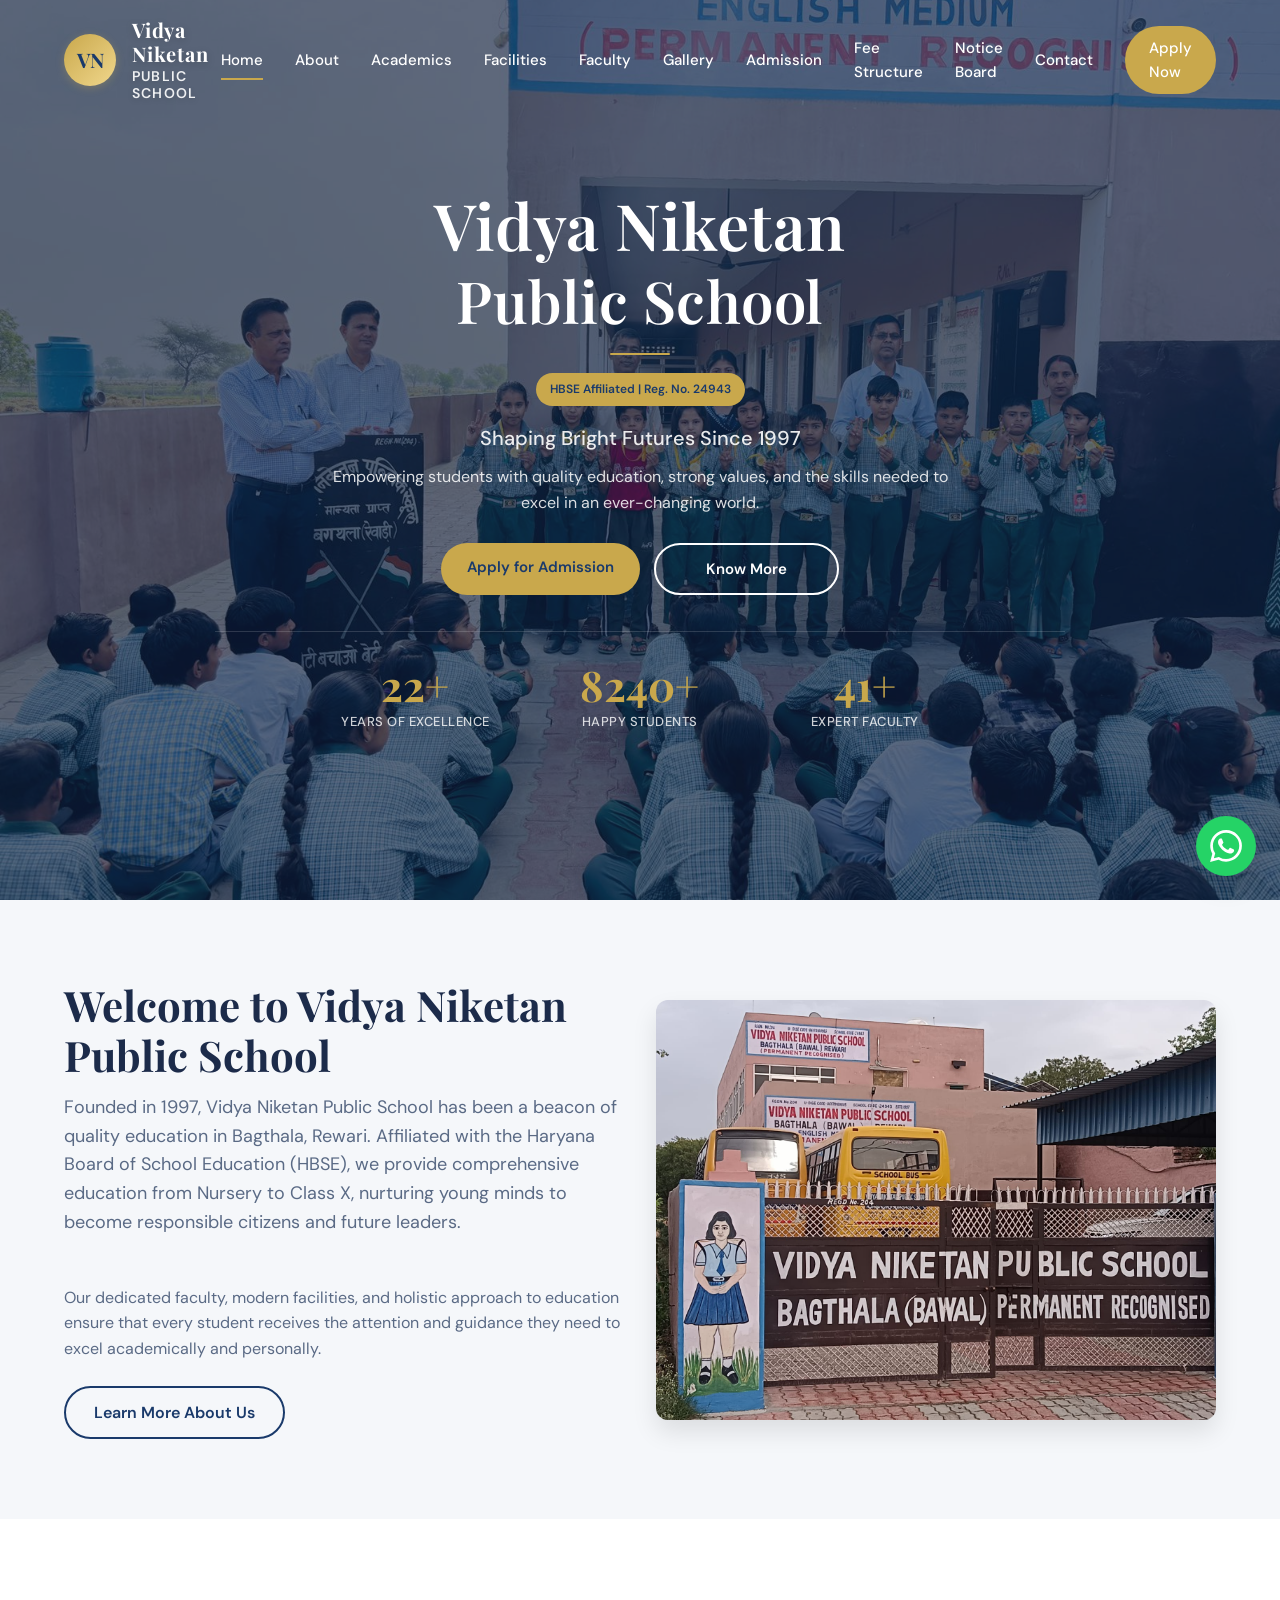
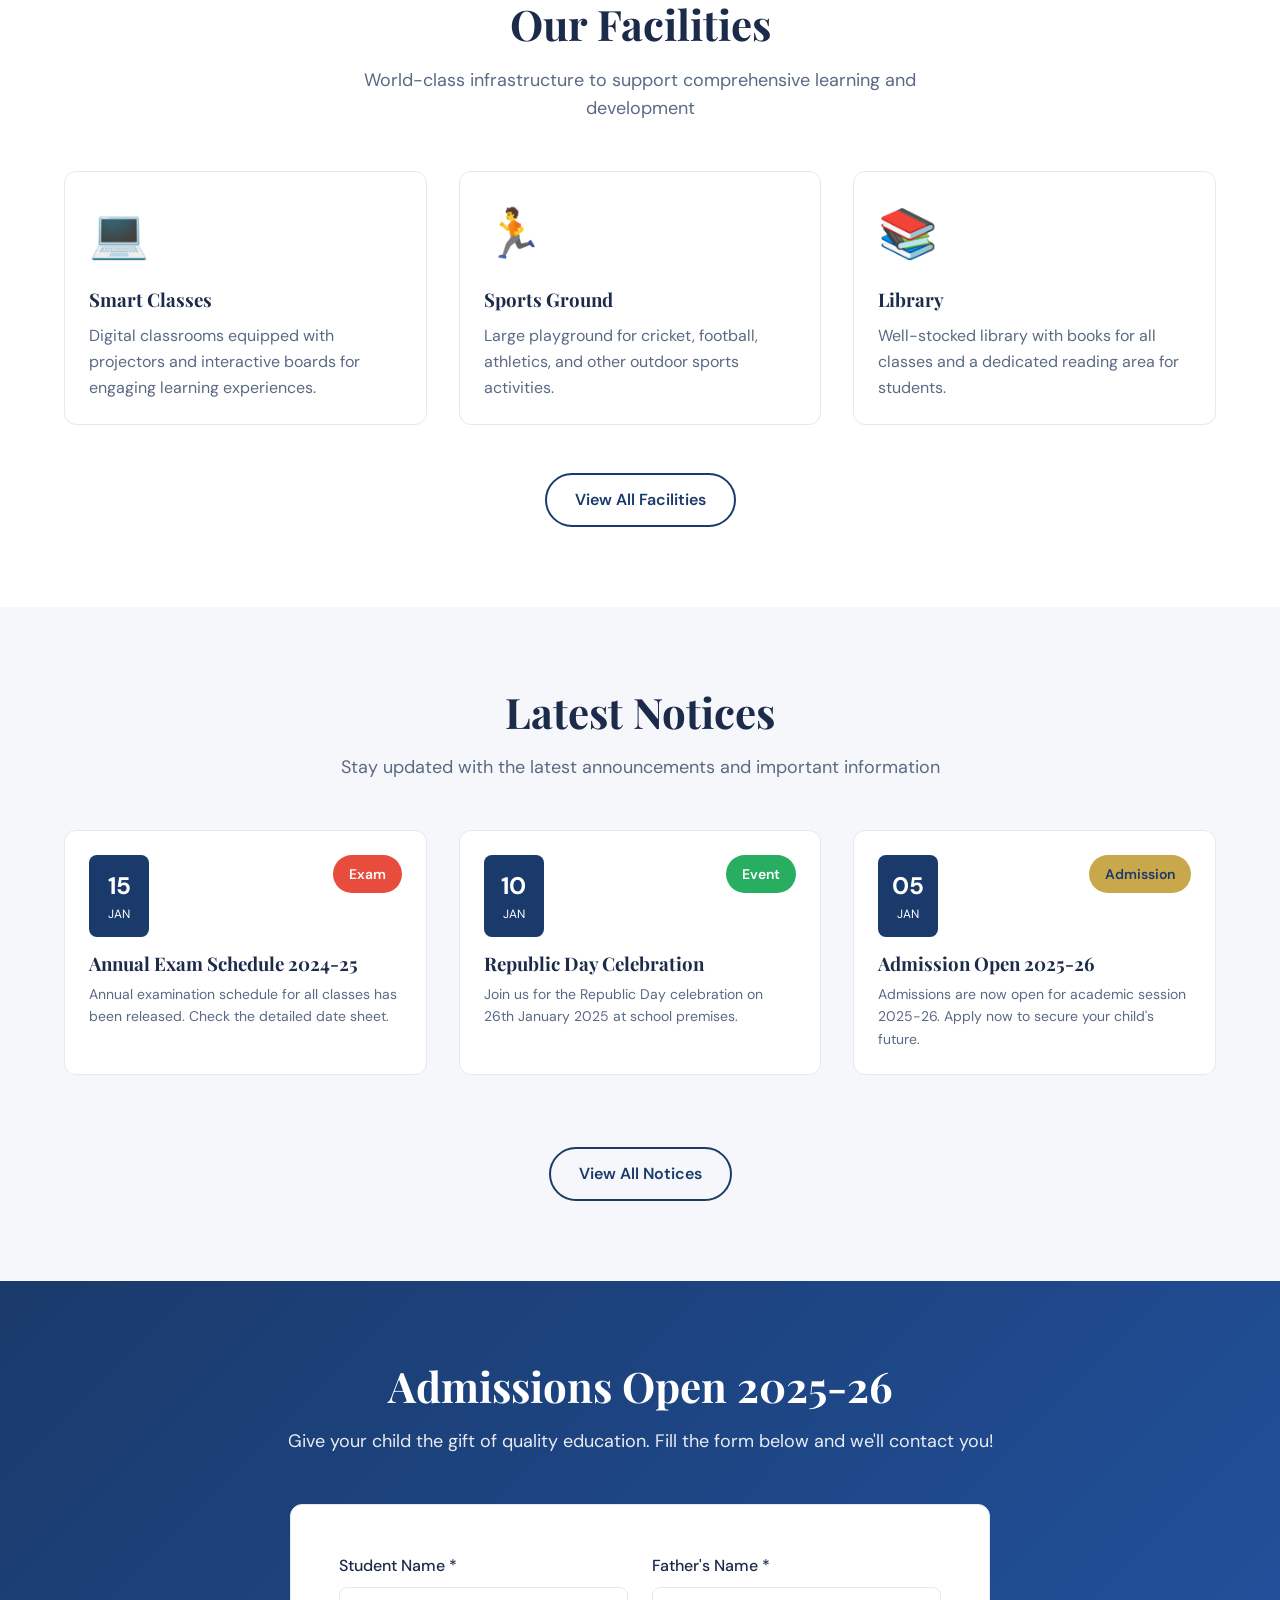
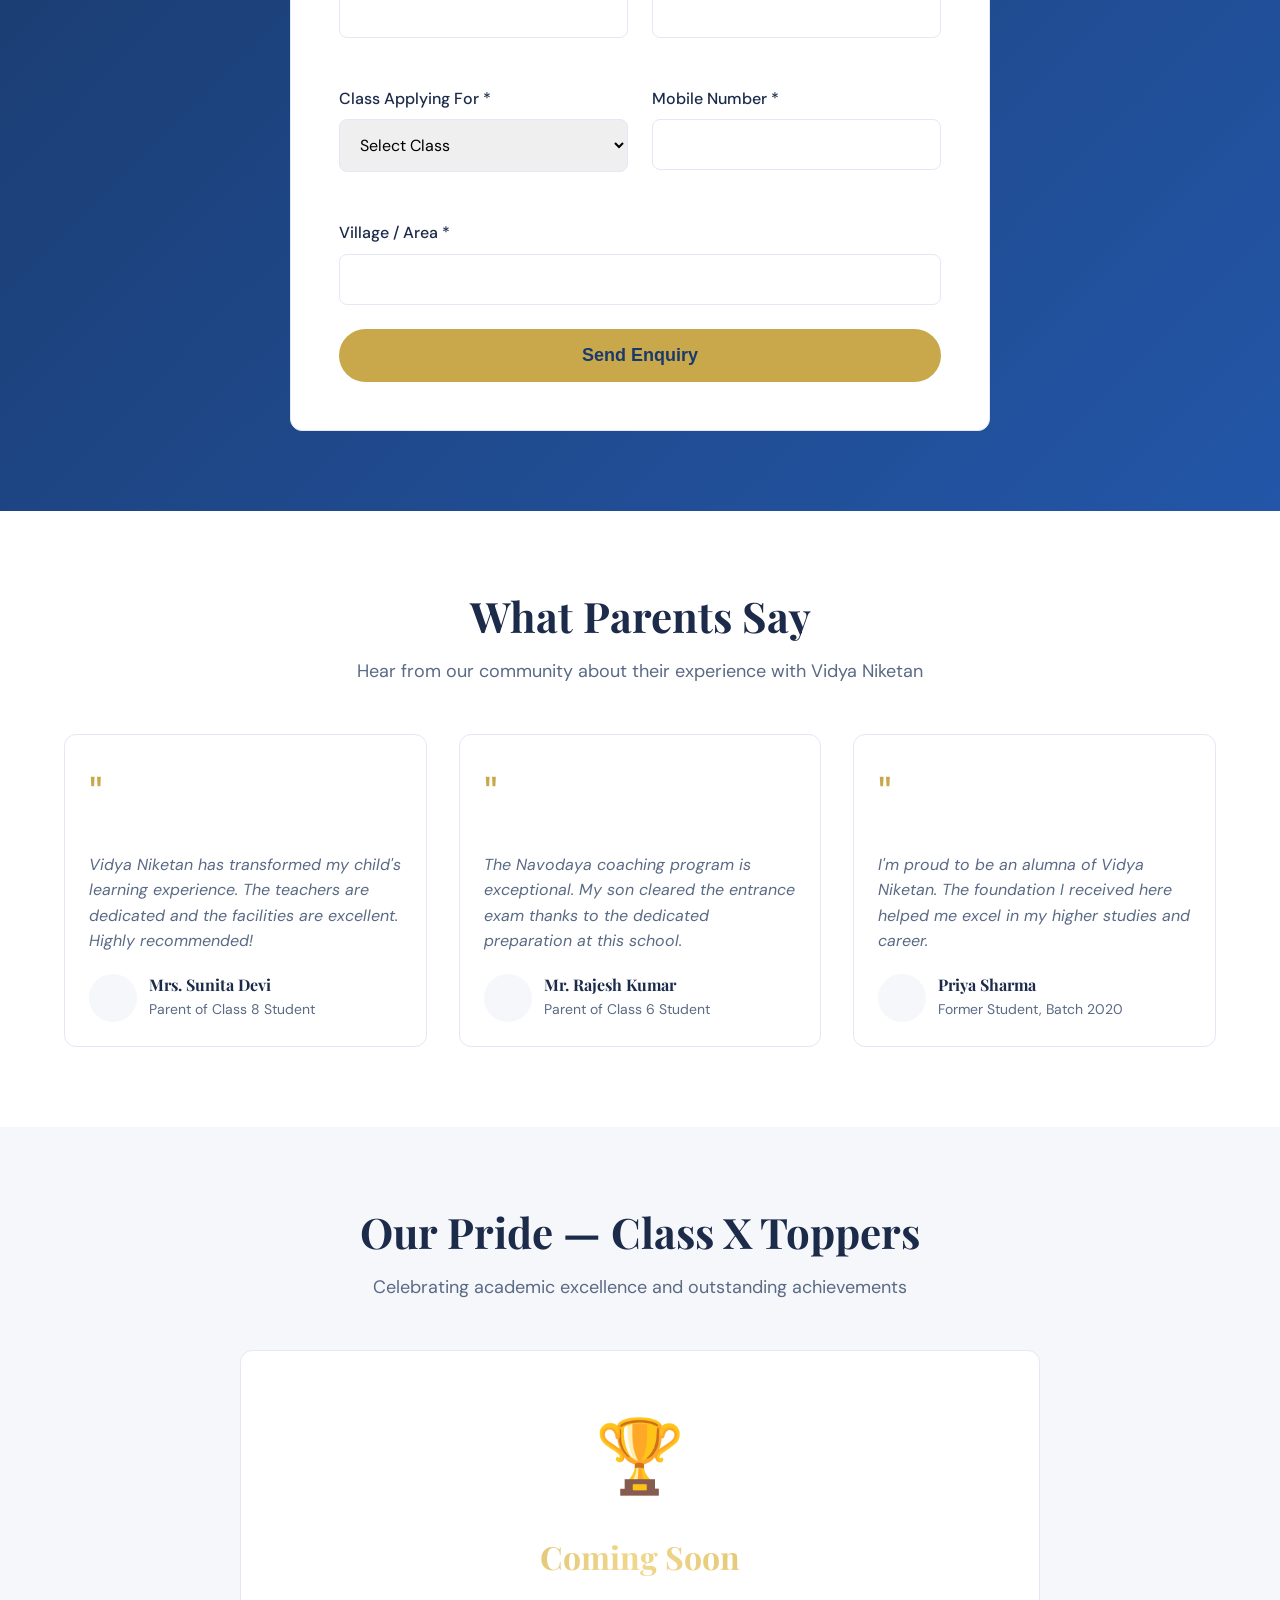
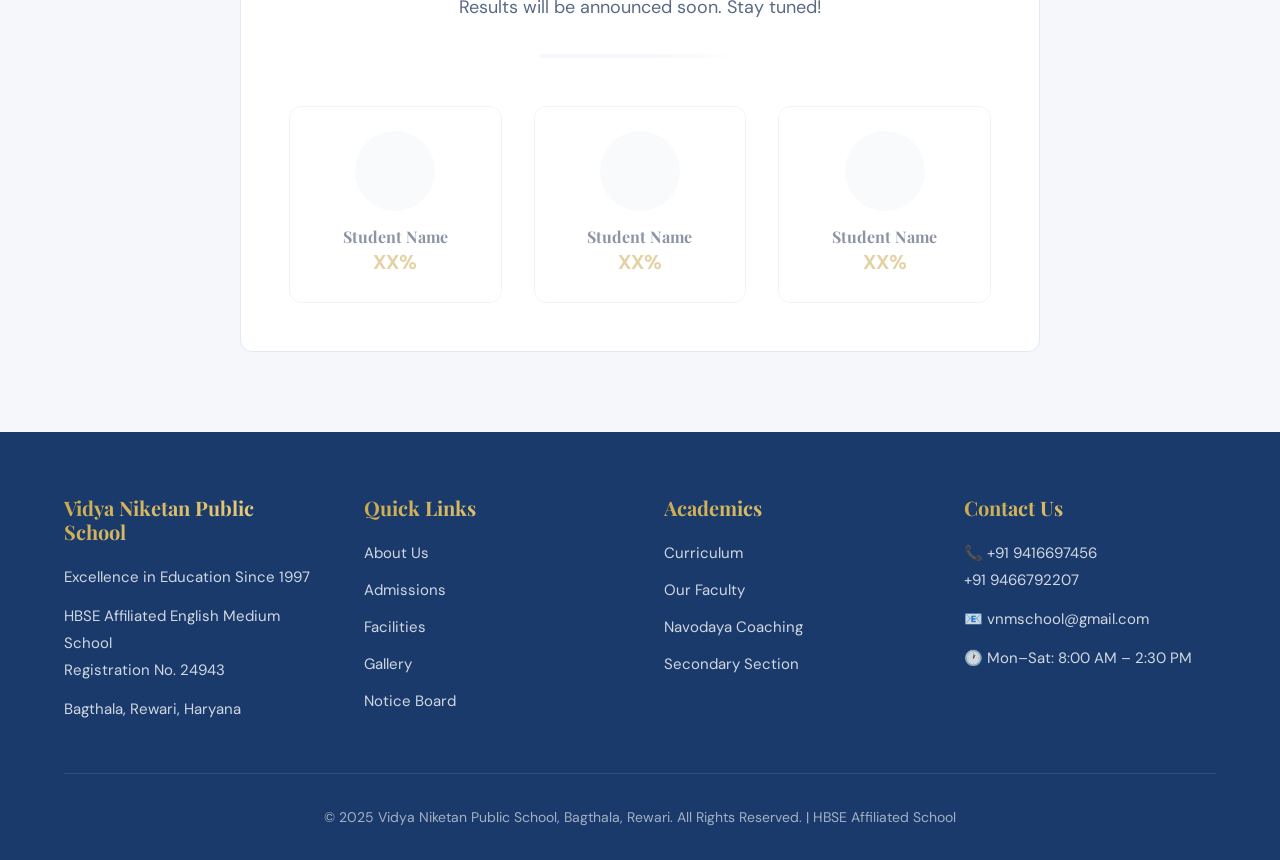
==== commit 5823c4d6: "Redesign navbar logo with modern typography and hover effects" ====
--- a/index.html
+++ b/index.html
@@ -22,7 +22,10 @@
         <div class="navbar-container">
             <a href="index.html" class="navbar-logo">
                 <div class="logo-monogram">VN</div>
-                <span>Vidya Niketan Public School</span>
+                <div class="logo-text">
+                    <span class="logo-text-line-1">Vidya Niketan</span>
+                    <span class="logo-text-line-2">Public School</span>
+                </div>
             </a>
             <div class="navbar-menu">
                 <a href="index.html">Home</a>
--- a/css/style.css
+++ b/css/style.css
@@ -212,59 +212,68 @@
 .navbar-logo {
     display: flex;
     align-items: center;
-    gap: 12px;
-    color: var(--white);
-    font-family: 'Playfair Display', serif;
+    gap: 16px;
+    color: var(--white);
+    transition: all 0.3s ease;
+    text-decoration: none;
+}
+
+.navbar-logo:hover {
+    transform: translateY(-2px);
+}
+
+.navbar-logo:hover .logo-monogram {
+    box-shadow: 0 4px 16px rgba(201, 168, 76, 0.4);
+    transform: scale(1.05);
+}
+
+.navbar-logo:hover .logo-text {
+    text-shadow: 0 0 12px rgba(201, 168, 76, 0.3);
+}
+
+.logo-monogram {
+    width: 52px;
+    height: 52px;
+    background: linear-gradient(135deg, var(--accent) 0%, #f0d78c 100%);
+    color: var(--primary);
+    border-radius: 50%;
+    display: flex;
+    align-items: center;
+    justify-content: center;
     font-weight: 700;
     font-size: 20px;
-    transition: transform 0.3s ease;
-}
-
-.navbar-logo:hover {
-    transform: scale(1.02);
-}
-
-.navbar-logo span {
-    background: linear-gradient(135deg, #c9a84c 0%, #f0d78c 25%, #ffffff 50%, #f0d78c 75%, #c9a84c 100%);
-    background-size: 200% auto;
-    -webkit-background-clip: text;
-    -webkit-text-fill-color: transparent;
-    background-clip: text;
-    font-size: 22px;
+    font-family: 'Playfair Display', serif;
+    transition: all 0.3s ease;
+    box-shadow: 0 2px 8px rgba(201, 168, 76, 0.3);
+    flex-shrink: 0;
+}
+
+.logo-text {
+    display: flex;
+    flex-direction: column;
+    gap: 2px;
+    line-height: 1.2;
+}
+
+.logo-text-line-1 {
+    font-family: 'Playfair Display', serif;
+    font-size: 20px;
     font-weight: 700;
-    letter-spacing: 0.5px;
-    text-shadow: 0 0 20px rgba(201, 168, 76, 0.3);
-    animation: shimmer 3s linear infinite;
-    position: relative;
-    padding-bottom: 2px;
-}
-
-.navbar-logo span::after {
-    content: '';
-    position: absolute;
-    bottom: 0;
-    left: 0;
-    width: 0;
-    height: 2px;
-    background: linear-gradient(90deg, transparent, #c9a84c, transparent);
-    transition: width 0.4s ease;
-}
-
-.navbar-logo:hover span::after {
-    width: 100%;
-}
-
-.logo-monogram {
-    width: 48px;
-    height: 48px;
-    background-color: var(--accent);
-    color: var(--primary);
-    border-radius: 50%;
-    display: flex;
-    align-items: center;
-    justify-content: center;
-    font-weight: 700;
-    font-size: 22px;
+    color: var(--white);
+    letter-spacing: 0.8px;
+    text-shadow: 0 2px 8px rgba(0, 0, 0, 0.2);
+    transition: all 0.3s ease;
+}
+
+.logo-text-line-2 {
+    font-family: 'DM Sans', sans-serif;
+    font-size: 14px;
+    font-weight: 600;
+    color: rgba(255, 255, 255, 0.9);
+    letter-spacing: 1.2px;
+    text-transform: uppercase;
+    text-shadow: 0 2px 6px rgba(0, 0, 0, 0.15);
+    transition: all 0.3s ease;
 }
 
 .navbar-menu {
--- a/css/responsive.css
+++ b/css/responsive.css
@@ -6,6 +6,25 @@
 @media (max-width: 768px) {
     .section-padding {
         padding: 48px 0;
+    }
+
+    .navbar-logo {
+        gap: 12px;
+    }
+
+    .logo-monogram {
+        width: 44px;
+        height: 44px;
+        font-size: 18px;
+    }
+
+    .logo-text-line-1 {
+        font-size: 17px;
+    }
+
+    .logo-text-line-2 {
+        font-size: 12px;
+        letter-spacing: 1px;
     }
 
     .section-header h2 {
@@ -169,6 +188,26 @@
         font-size: 28px;
     }
 
+    .navbar-logo {
+        gap: 10px;
+    }
+
+    .logo-monogram {
+        width: 40px;
+        height: 40px;
+        font-size: 16px;
+    }
+
+    .logo-text-line-1 {
+        font-size: 15px;
+        letter-spacing: 0.5px;
+    }
+
+    .logo-text-line-2 {
+        font-size: 11px;
+        letter-spacing: 0.8px;
+    }
+
     .btn-primary,
     .btn-secondary,
     .btn-outline {
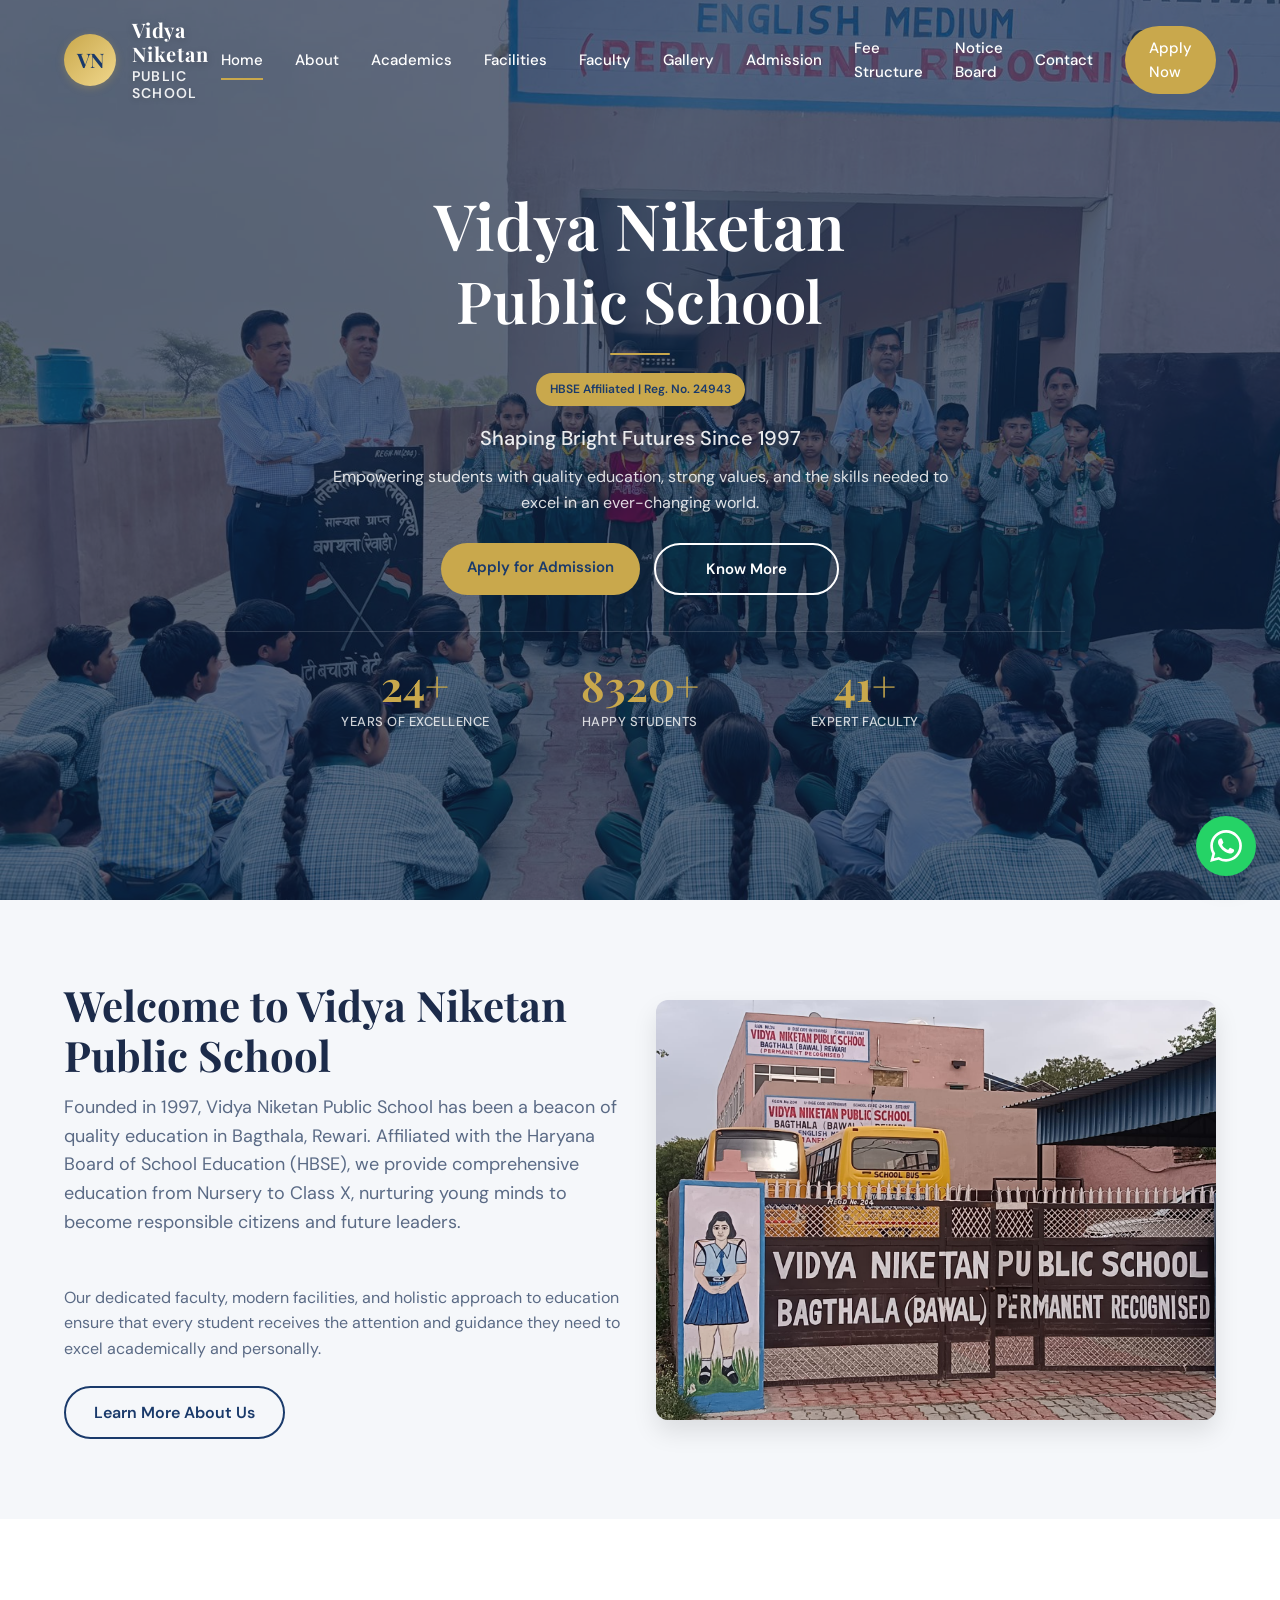
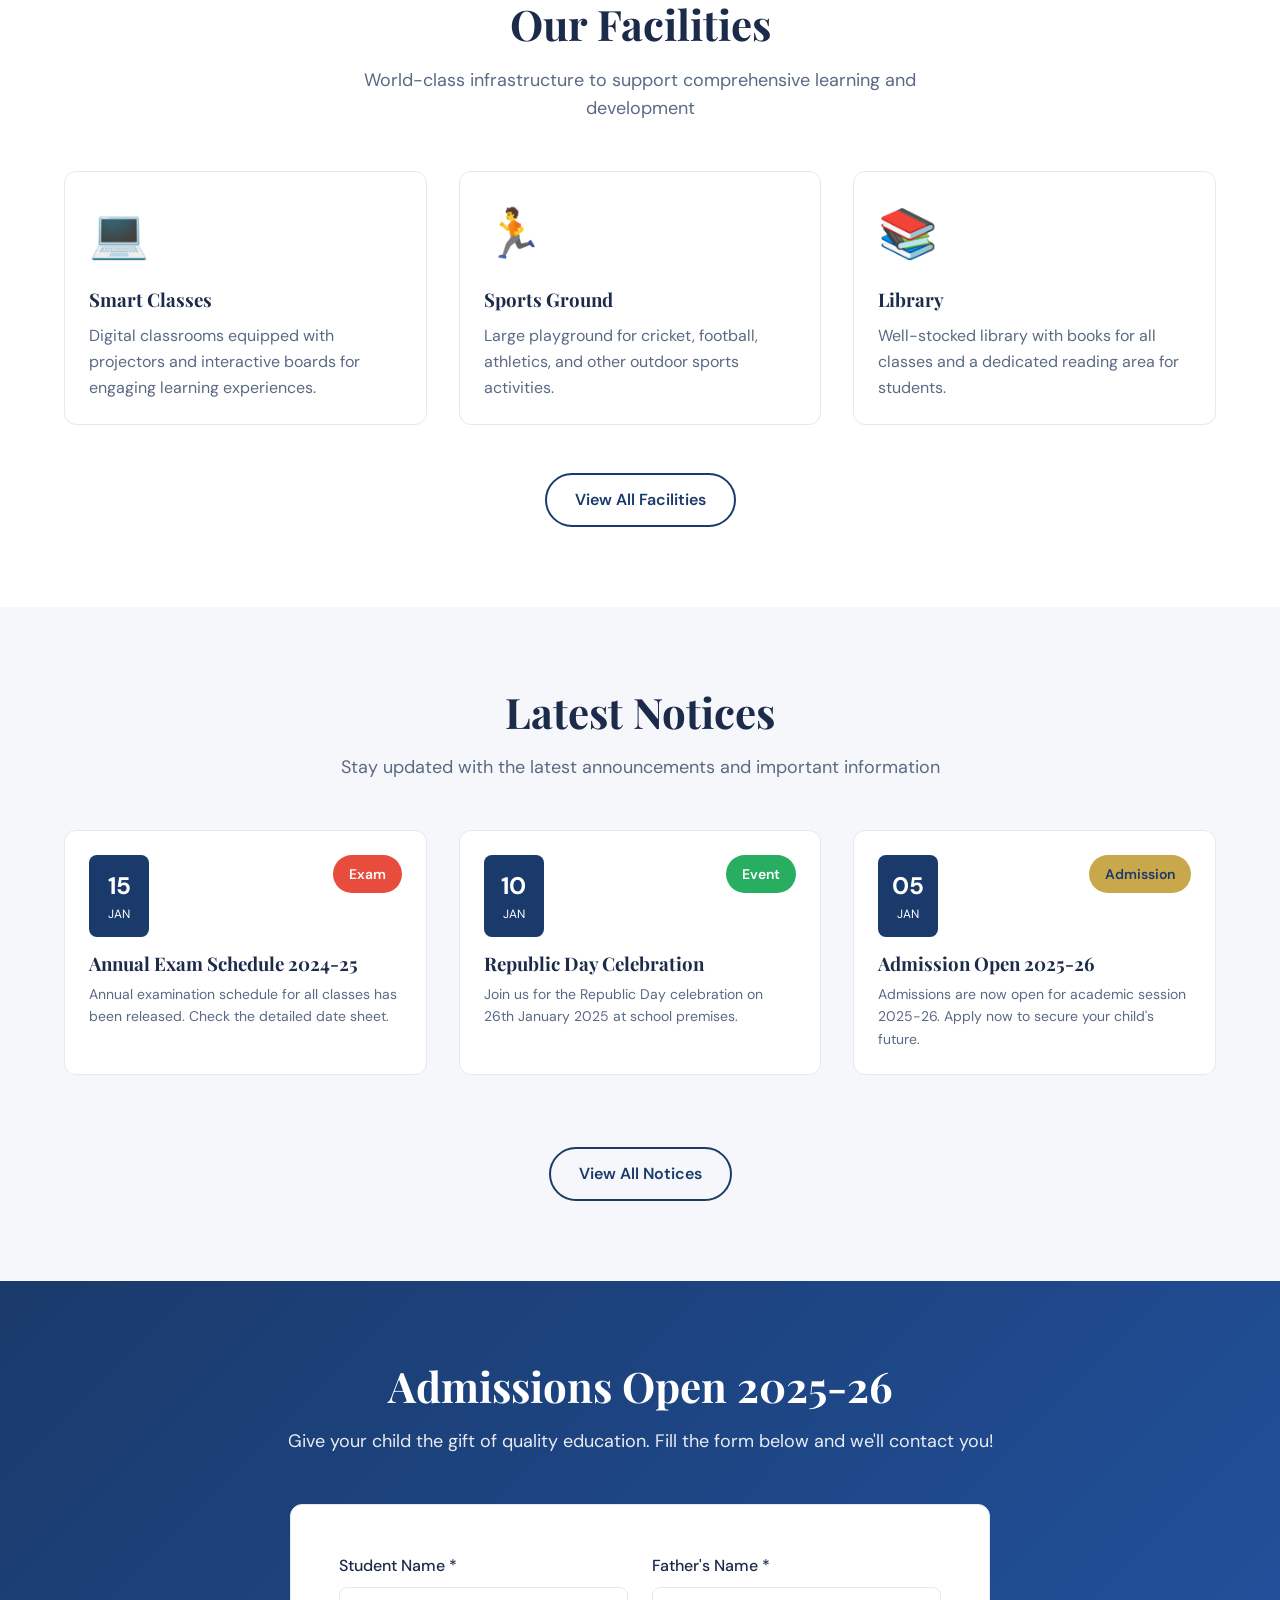
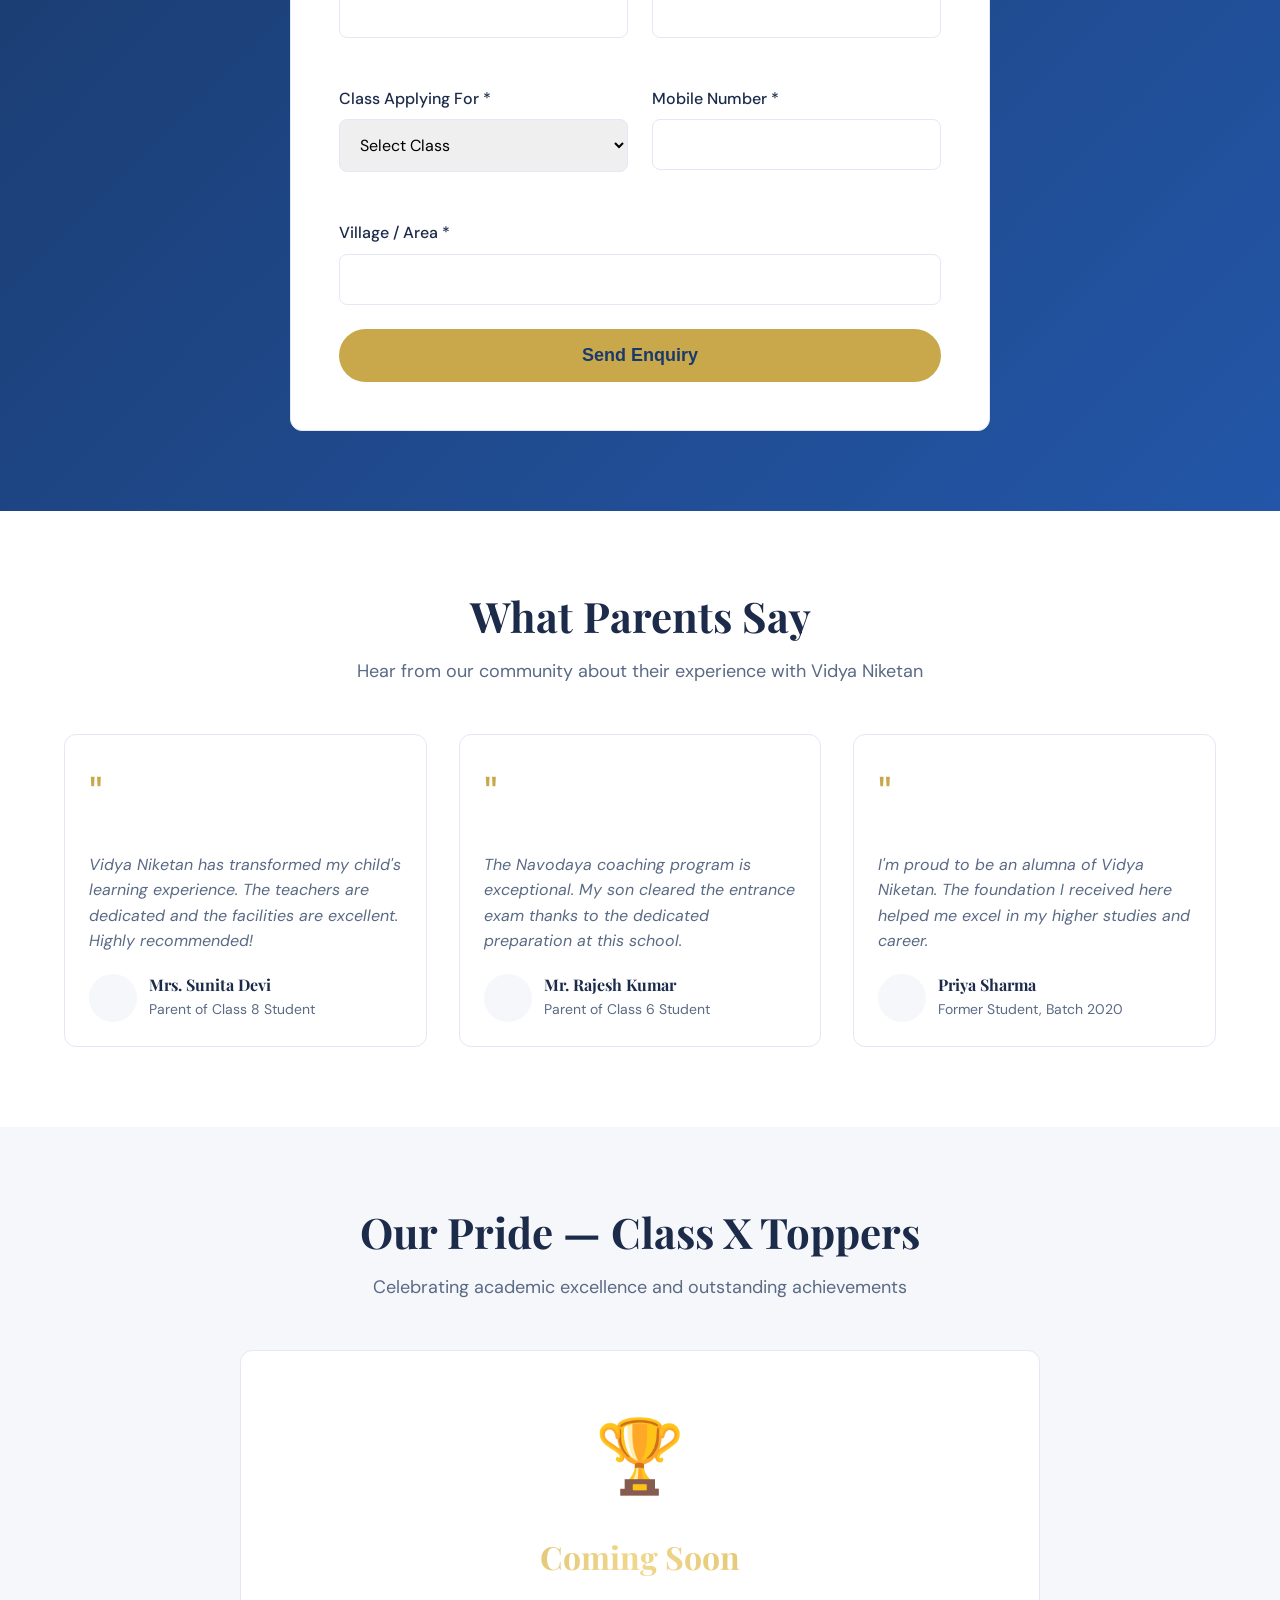
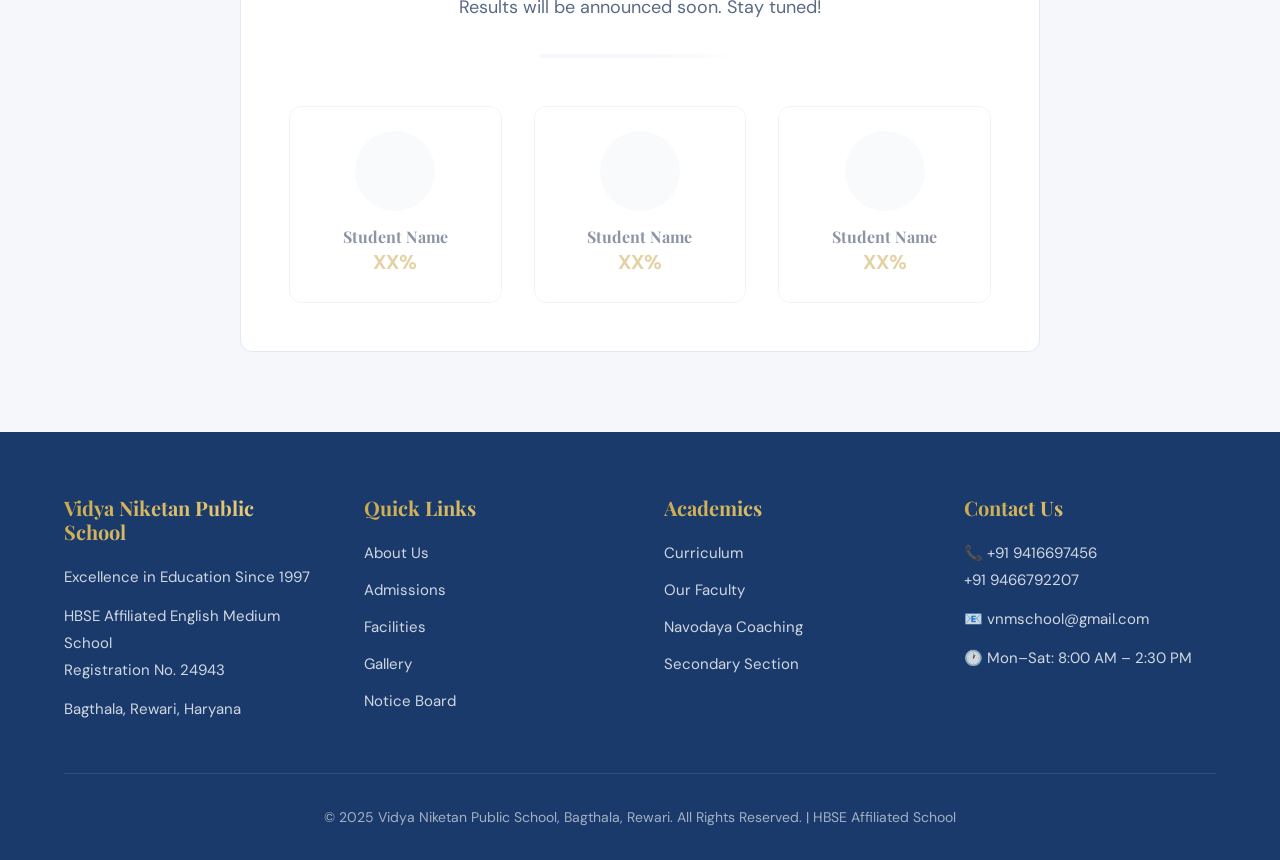
==== commit b0b10e14: "Update Years of Excellence counter from 27 to 29 on front page" ====
--- a/index.html
+++ b/index.html
@@ -68,7 +68,7 @@
                 <div class="stats-section animate-fade-in-up delay-600">
                     <div class="stats-grid">
                         <div class="stat-item">
-                            <div class="counter" data-target="27">0</div>
+                            <div class="counter" data-target="29">0</div>
                             <p>Years of Excellence</p>
                         </div>
                         <div class="stat-item">
--- a/css/style.css
+++ b/css/style.css
@@ -666,7 +666,8 @@
 .hero {
     position: relative;
     min-height: 100vh;
-    background: url('../images/main-image.jpeg') center/cover no-repeat;
+    max-height: 100vh;
+    background: url('../images/main-image.jpeg') center 30%/cover no-repeat;
     display: flex;
     align-items: center;
     justify-content: center;
--- a/css/responsive.css
+++ b/css/responsive.css
@@ -38,6 +38,8 @@
     /* Hero Section Responsive */
     .hero {
         padding: 90px 0 70px;
+        background-position: center center;
+        background-size: cover;
     }
 
     .hero-buttons {
@@ -232,6 +234,10 @@
     /* Hero Section Mobile */
     .hero {
         padding: 85px 0 60px;
+        background-position: center 30%;
+        background-size: cover;
+        min-height: 100vh;
+        max-height: 100vh;
     }
 
     .hero-decorative-divider {
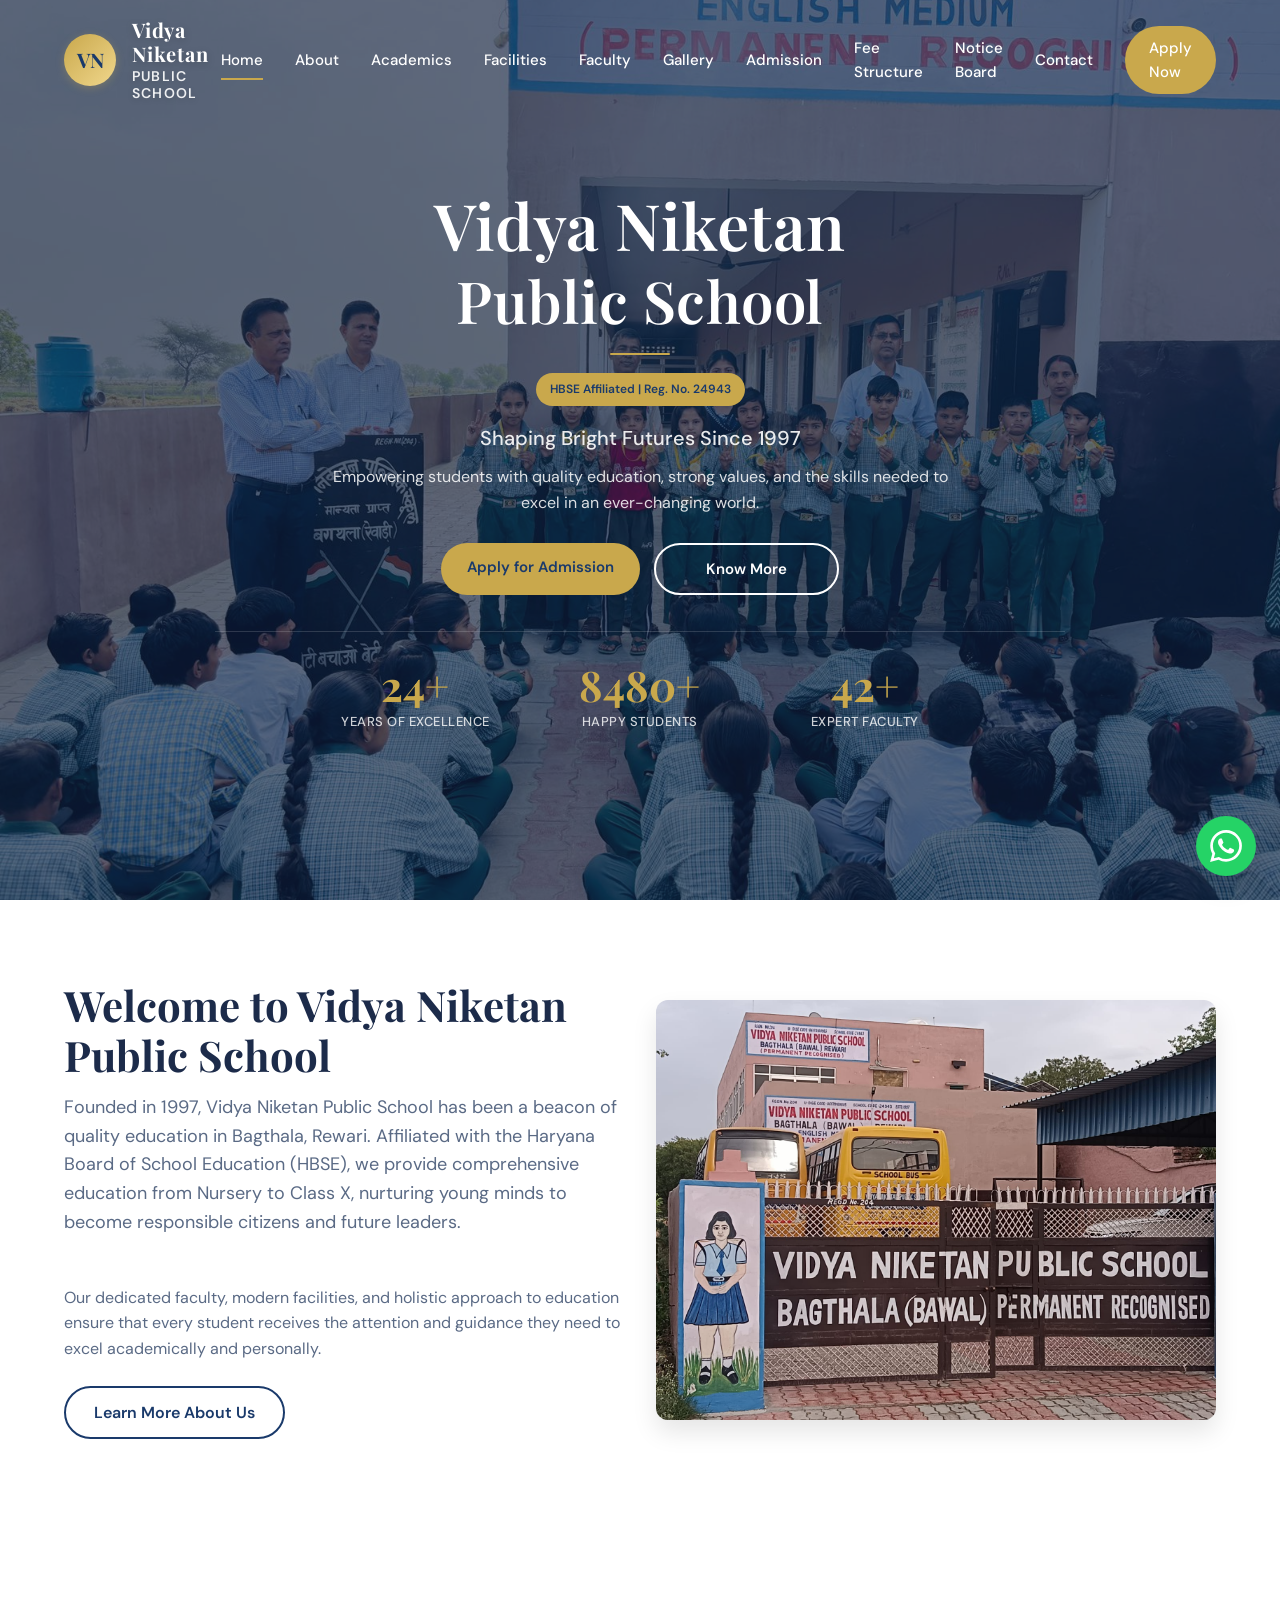
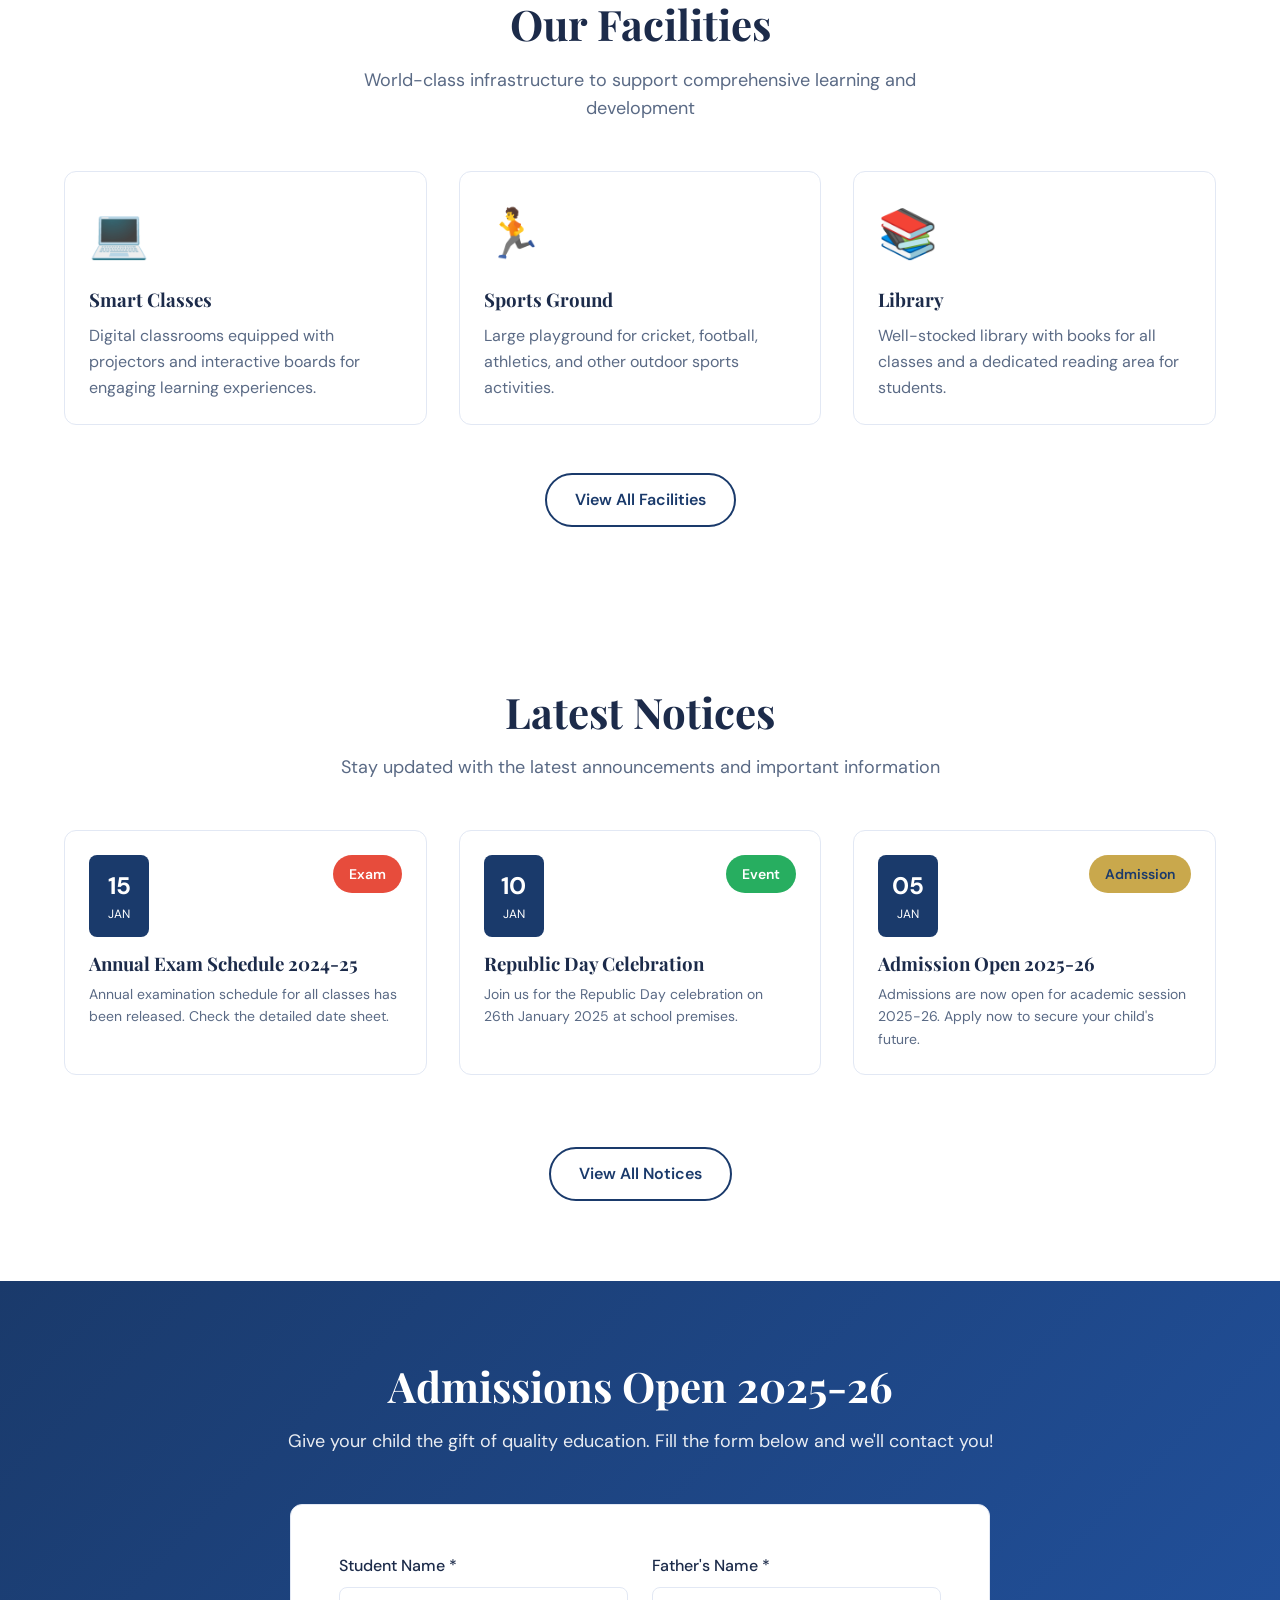
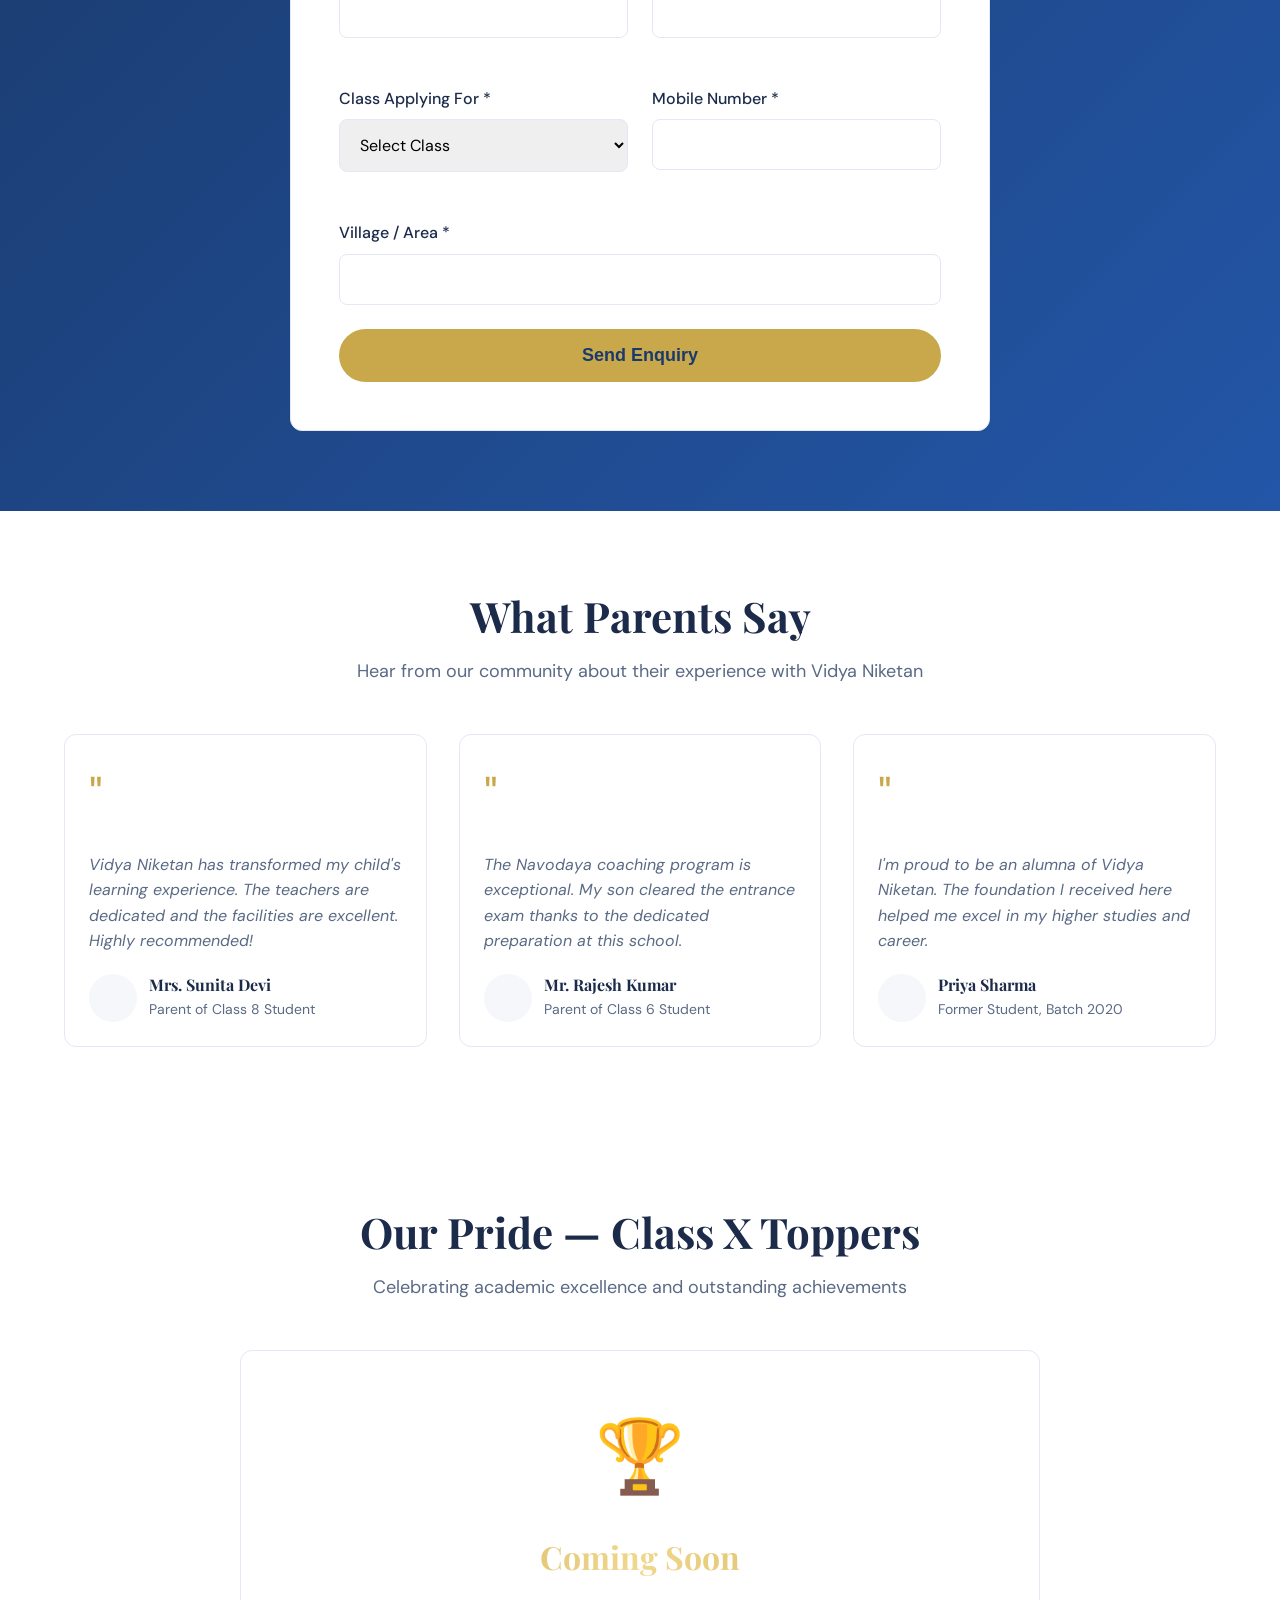
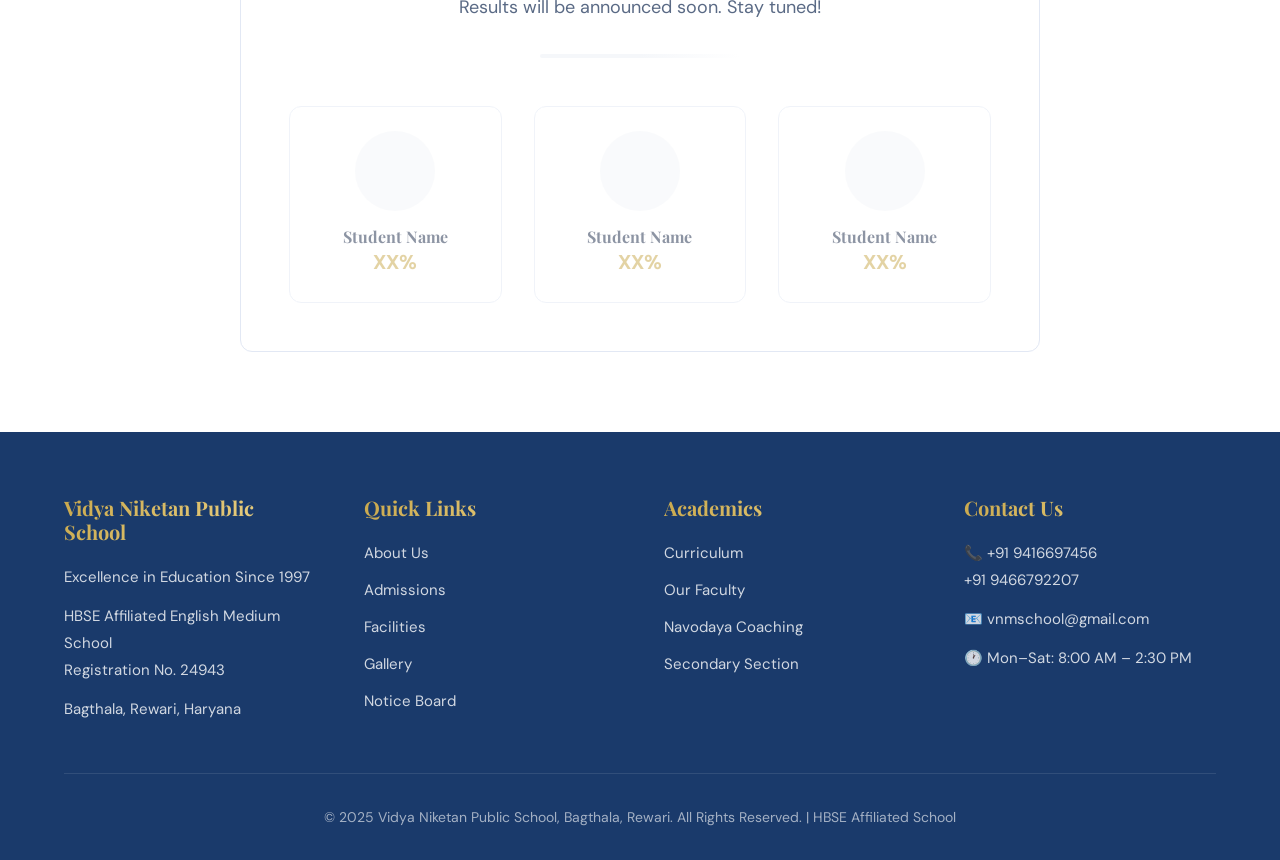
==== commit a8b21c04: "Change grey background sections to white on front page" ====
--- a/index.html
+++ b/index.html
@@ -86,7 +86,7 @@
     </section>
 
     <!-- About Preview Section -->
-    <section class="section-padding" style="background-color: var(--bg-light);">
+    <section class="section-padding" style="background-color: var(--white);">
         <div class="container">
             <div class="grid-2" style="align-items: center;">
                 <div class="fade-left">
@@ -135,7 +135,7 @@
     </section>
 
     <!-- Latest Notices -->
-    <section class="section-padding" style="background-color: var(--bg-light);">
+    <section class="section-padding" style="background-color: var(--white);">
         <div class="container">
             <div class="section-header text-center fade-up">
                 <h2>Latest Notices</h2>
@@ -250,7 +250,7 @@
     </section>
 
     <!-- Class X Toppers Section -->
-    <section class="section-padding" style="background-color: var(--bg-light);">
+    <section class="section-padding" style="background-color: var(--white);">
         <div class="container">
             <div class="section-header text-center fade-up">
                 <h2>Our Pride — Class X Toppers</h2>
--- a/css/style.css
+++ b/css/style.css
@@ -666,8 +666,7 @@
 .hero {
     position: relative;
     min-height: 100vh;
-    max-height: 100vh;
-    background: url('../images/main-image.jpeg') center 30%/cover no-repeat;
+    background: url('../images/main-image.jpeg') center center/cover no-repeat;
     display: flex;
     align-items: center;
     justify-content: center;
--- a/css/responsive.css
+++ b/css/responsive.css
@@ -40,6 +40,7 @@
         padding: 90px 0 70px;
         background-position: center center;
         background-size: cover;
+        min-height: 100vh;
     }
 
     .hero-buttons {
@@ -233,42 +234,86 @@
 
     /* Hero Section Mobile */
     .hero {
-        padding: 85px 0 60px;
-        background-position: center 30%;
-        background-size: cover;
-        min-height: 100vh;
-        max-height: 100vh;
+        min-height: auto;
+        height: auto;
+        padding: 100px 16px 50px;
+        background: url('../images/main-image.jpeg') center 0%;
+        background-size: 100% auto;
+        background-repeat: no-repeat;
+    }
+
+    .hero-content {
+        max-width: 100%;
+        padding: 0 8px;
+    }
+
+    .school-name-line-1 {
+        font-size: 28px !important;
+        margin-bottom: 4px;
+    }
+
+    .school-name-line-2 {
+        font-size: 24px !important;
     }
 
     .hero-decorative-divider {
-        width: 50px;
-        margin: 16px auto;
+        width: 40px;
+        margin: 14px auto;
     }
 
     .hero .badge {
-        font-size: 11px;
-        padding: 6px 12px;
-        margin-bottom: 16px;
+        font-size: 10px;
+        padding: 5px 10px;
+        margin-bottom: 14px;
     }
 
     .hero-tagline {
-        margin-bottom: 10px;
+        font-size: 14px !important;
+        margin-bottom: 12px;
+        line-height: 1.4;
     }
 
     .hero-description {
+        font-size: 13px !important;
+        margin-bottom: 20px;
+        line-height: 1.5;
+        padding: 0 4px;
+    }
+
+    .hero-buttons {
         margin-bottom: 24px;
-    }
-
-    .hero-buttons {
-        margin-bottom: 26px;
+        gap: 10px;
+    }
+
+    .hero-buttons .btn-primary,
+    .hero-buttons .btn-secondary {
+        width: 100%;
+        padding: 12px 20px;
+        font-size: 14px;
     }
 
     .stats-section {
-        padding-top: 24px;
+        padding-top: 20px;
     }
 
     .stats-grid {
-        gap: 16px;
+        grid-template-columns: 1fr;
+        gap: 14px;
+        max-width: 100%;
+    }
+
+    .stat-item {
+        padding: 12px 8px;
+    }
+
+    .stat-item .counter {
+        font-size: 26px !important;
+        margin-bottom: 4px;
+    }
+
+    .stat-item p {
+        font-size: 12px;
+        line-height: 1.3;
     }
 
     .glance-grid {
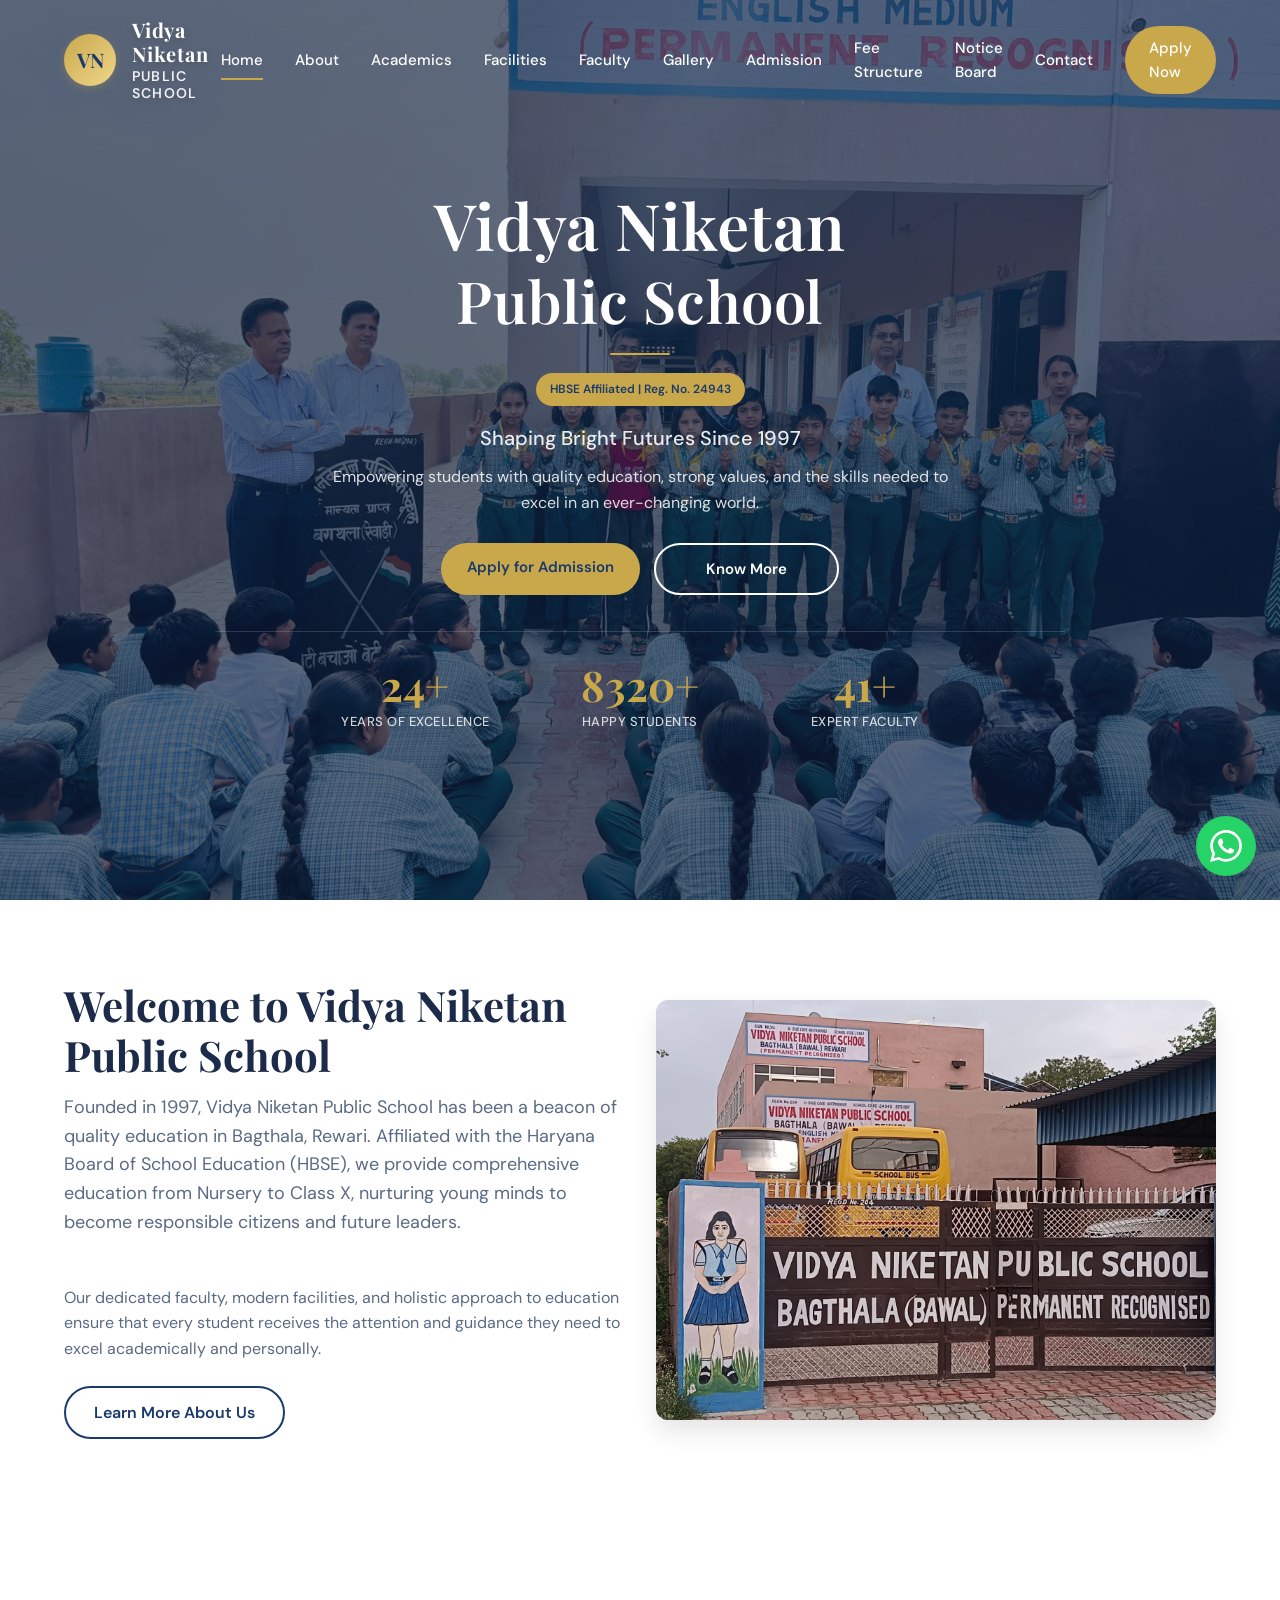
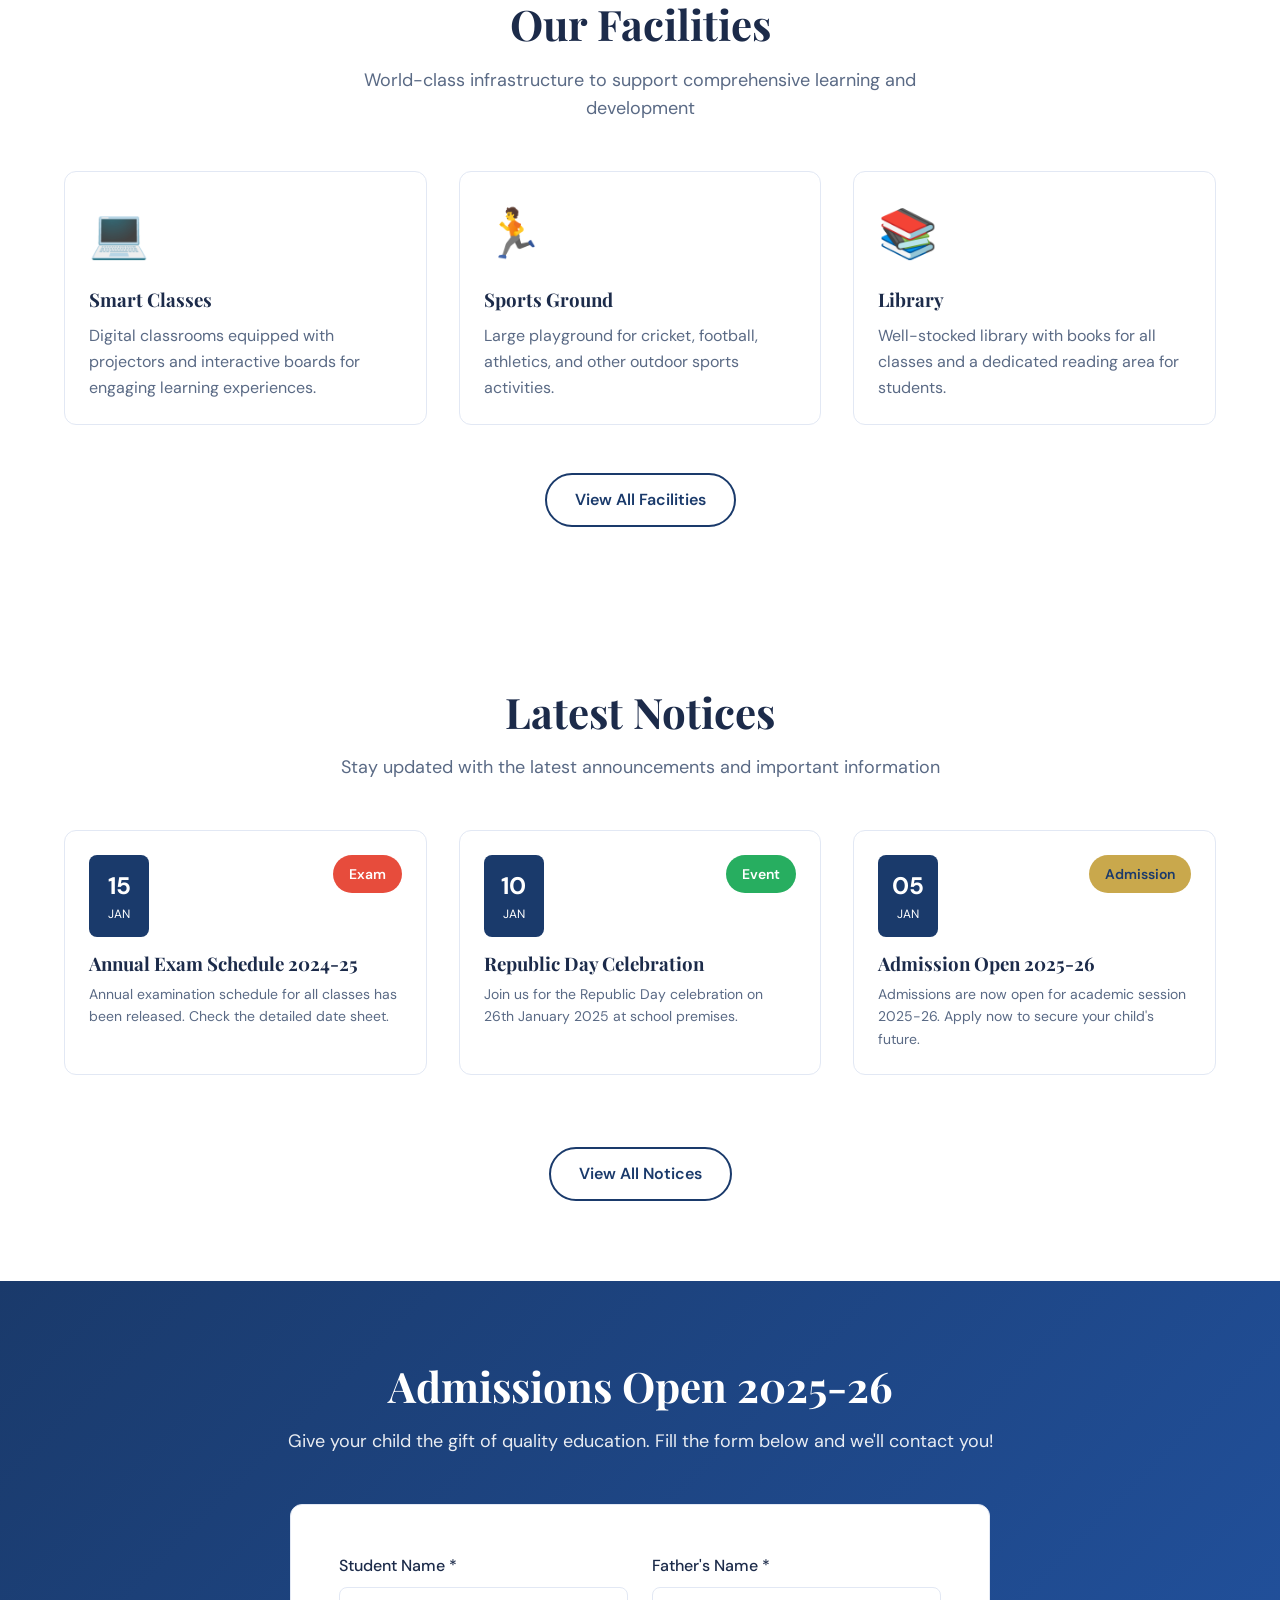
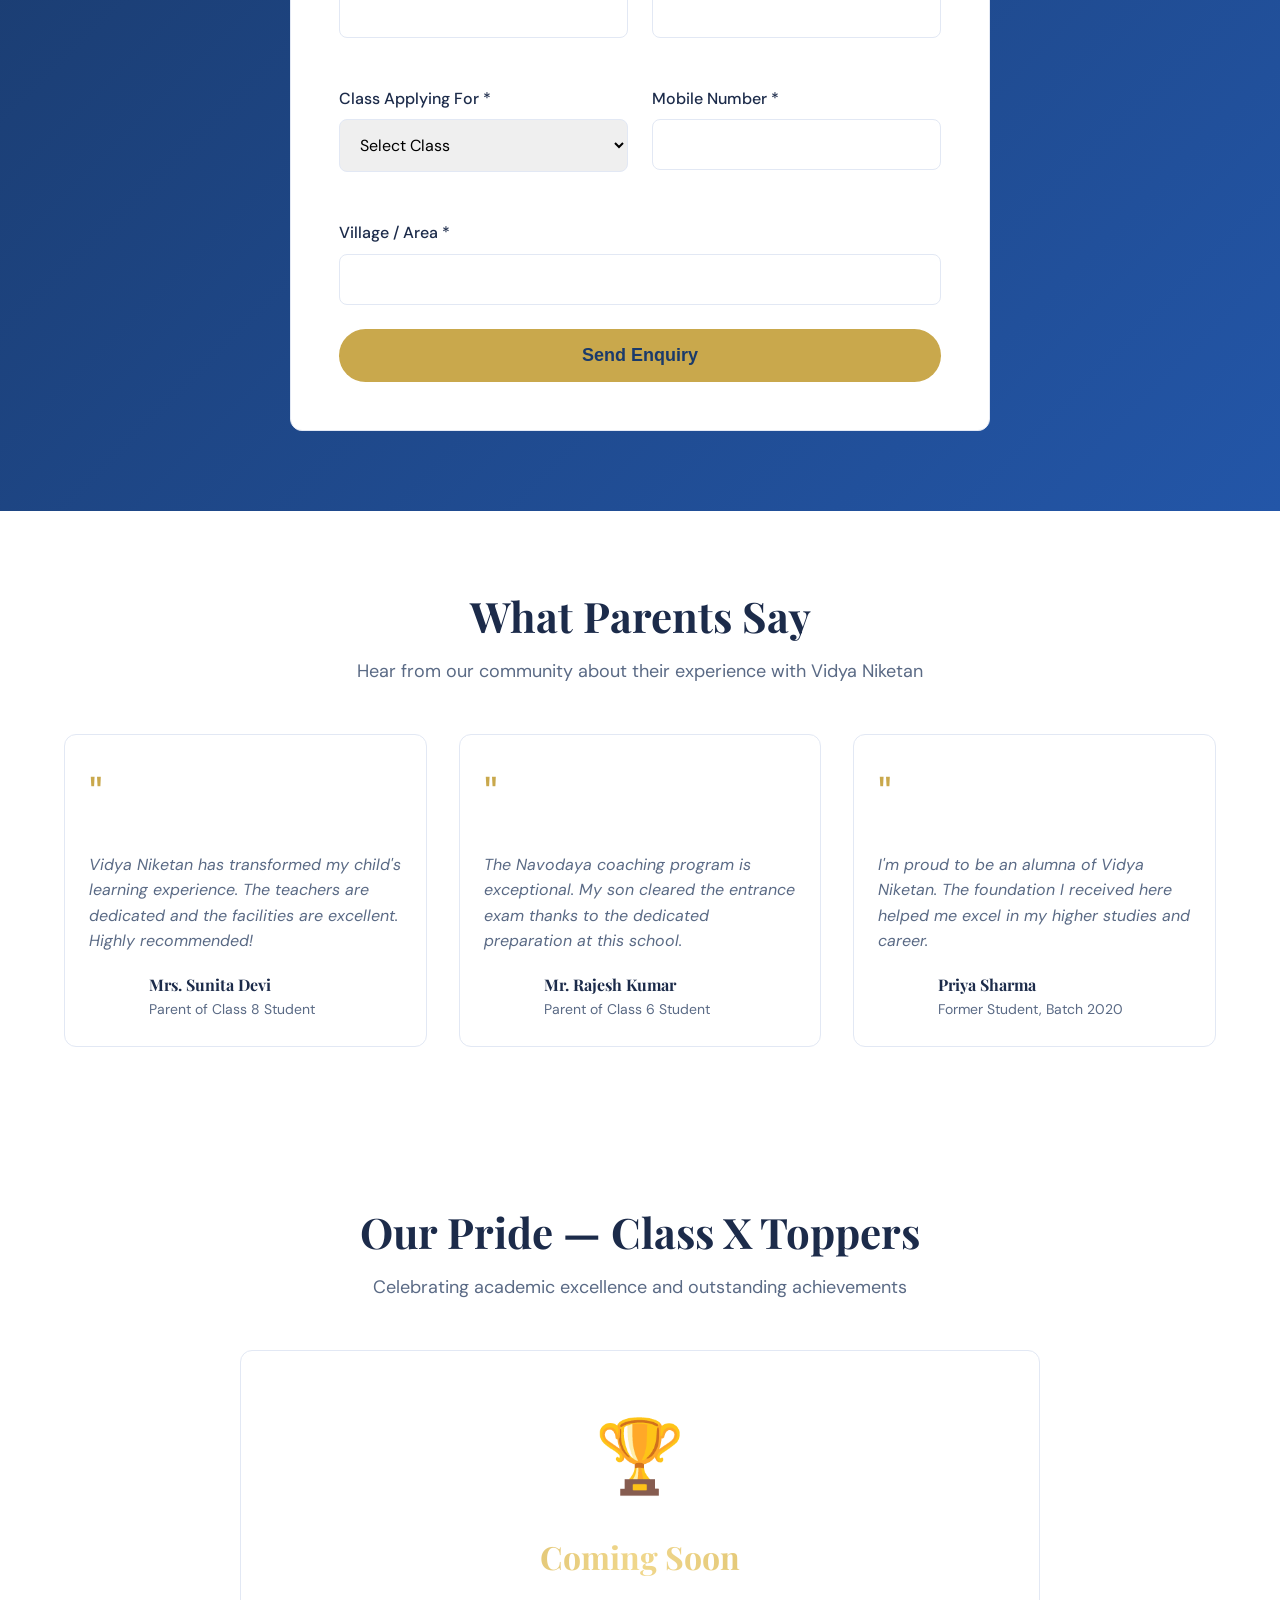
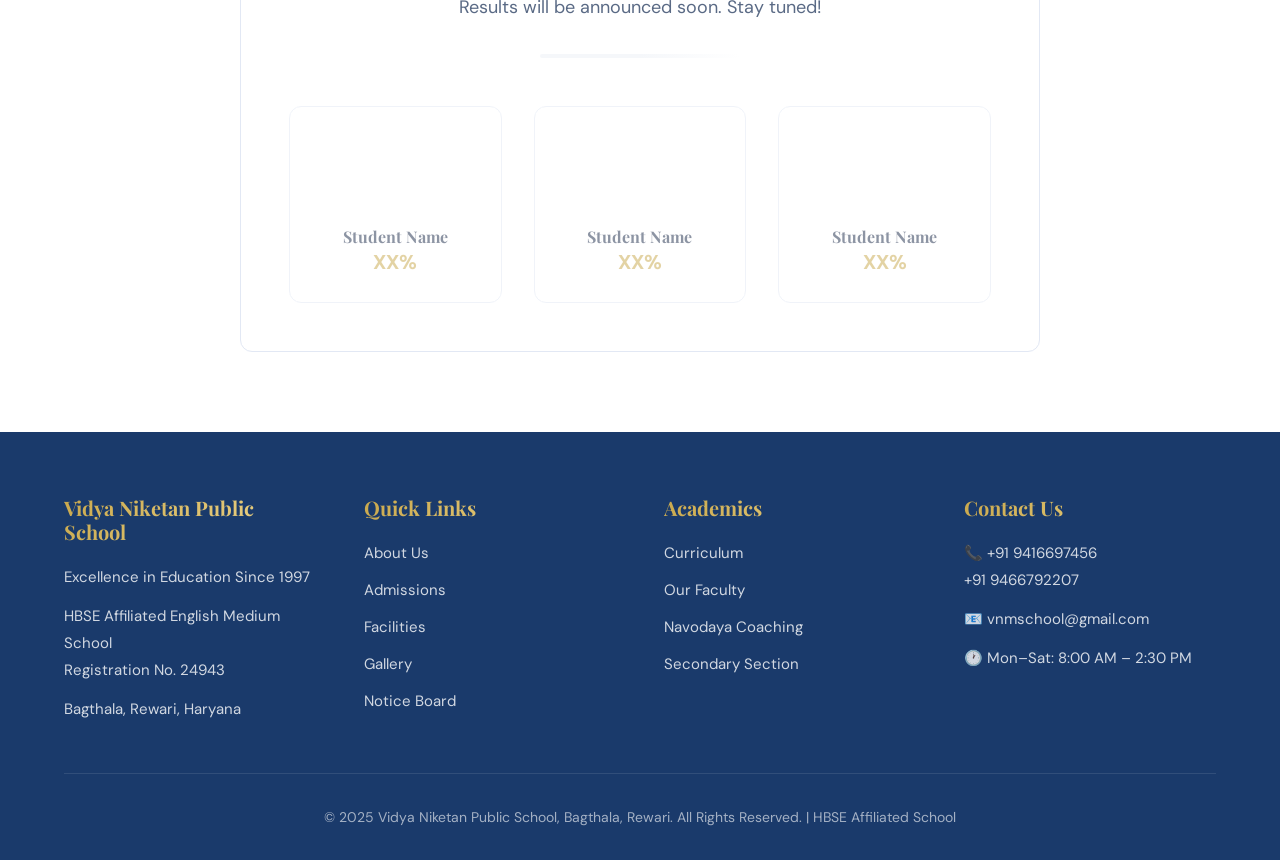
==== commit 55dbd97f: "Remove all grey colors from front page - change to white" ====
--- a/index.html
+++ b/index.html
@@ -216,7 +216,7 @@
                     <div style="color: var(--accent); font-size: 48px; margin-bottom: 16px;">"</div>
                     <p style="color: var(--text-muted); margin-bottom: 20px; font-style: italic;">Vidya Niketan has transformed my child's learning experience. The teachers are dedicated and the facilities are excellent. Highly recommended!</p>
                     <div style="display: flex; align-items: center; gap: 12px;">
-                        <div style="width: 48px; height: 48px; background-color: var(--bg-light); border-radius: 50%;"></div>
+                        <div style="width: 48px; height: 48px; background-color: var(--white); border-radius: 50%;"></div>
                         <div>
                             <h4 style="font-size: 16px; margin-bottom: 4px;">Mrs. Sunita Devi</h4>
                             <p style="font-size: 14px; color: var(--text-muted);">Parent of Class 8 Student</p>
@@ -227,7 +227,7 @@
                     <div style="color: var(--accent); font-size: 48px; margin-bottom: 16px;">"</div>
                     <p style="color: var(--text-muted); margin-bottom: 20px; font-style: italic;">The Navodaya coaching program is exceptional. My son cleared the entrance exam thanks to the dedicated preparation at this school.</p>
                     <div style="display: flex; align-items: center; gap: 12px;">
-                        <div style="width: 48px; height: 48px; background-color: var(--bg-light); border-radius: 50%;"></div>
+                        <div style="width: 48px; height: 48px; background-color: var(--white); border-radius: 50%;"></div>
                         <div>
                             <h4 style="font-size: 16px; margin-bottom: 4px;">Mr. Rajesh Kumar</h4>
                             <p style="font-size: 14px; color: var(--text-muted);">Parent of Class 6 Student</p>
@@ -238,7 +238,7 @@
                     <div style="color: var(--accent); font-size: 48px; margin-bottom: 16px;">"</div>
                     <p style="color: var(--text-muted); margin-bottom: 20px; font-style: italic;">I'm proud to be an alumna of Vidya Niketan. The foundation I received here helped me excel in my higher studies and career.</p>
                     <div style="display: flex; align-items: center; gap: 12px;">
-                        <div style="width: 48px; height: 48px; background-color: var(--bg-light); border-radius: 50%;"></div>
+                        <div style="width: 48px; height: 48px; background-color: var(--white); border-radius: 50%;"></div>
                         <div>
                             <h4 style="font-size: 16px; margin-bottom: 4px;">Priya Sharma</h4>
                             <p style="font-size: 14px; color: var(--text-muted);">Former Student, Batch 2020</p>
@@ -263,17 +263,17 @@
                 <div class="shimmer" style="height: 4px; border-radius: 2px; max-width: 200px; margin: 0 auto;"></div>
                 <div class="grid-3" style="margin-top: 48px; opacity: 0.5;">
                     <div class="card" style="padding: 24px;">
-                        <div style="width: 80px; height: 80px; background-color: var(--bg-light); border-radius: 50%; margin: 0 auto 16px;"></div>
+                        <div style="width: 80px; height: 80px; background-color: var(--white); border-radius: 50%; margin: 0 auto 16px;"></div>
                         <h4 style="font-size: 16px;">Student Name</h4>
                         <p style="color: var(--accent); font-weight: 700; font-size: 20px;">XX%</p>
                     </div>
                     <div class="card" style="padding: 24px;">
-                        <div style="width: 80px; height: 80px; background-color: var(--bg-light); border-radius: 50%; margin: 0 auto 16px;"></div>
+                        <div style="width: 80px; height: 80px; background-color: var(--white); border-radius: 50%; margin: 0 auto 16px;"></div>
                         <h4 style="font-size: 16px;">Student Name</h4>
                         <p style="color: var(--accent); font-weight: 700; font-size: 20px;">XX%</p>
                     </div>
                     <div class="card" style="padding: 24px;">
-                        <div style="width: 80px; height: 80px; background-color: var(--bg-light); border-radius: 50%; margin: 0 auto 16px;"></div>
+                        <div style="width: 80px; height: 80px; background-color: var(--white); border-radius: 50%; margin: 0 auto 16px;"></div>
                         <h4 style="font-size: 16px;">Student Name</h4>
                         <p style="color: var(--accent); font-weight: 700; font-size: 20px;">XX%</p>
                     </div>
